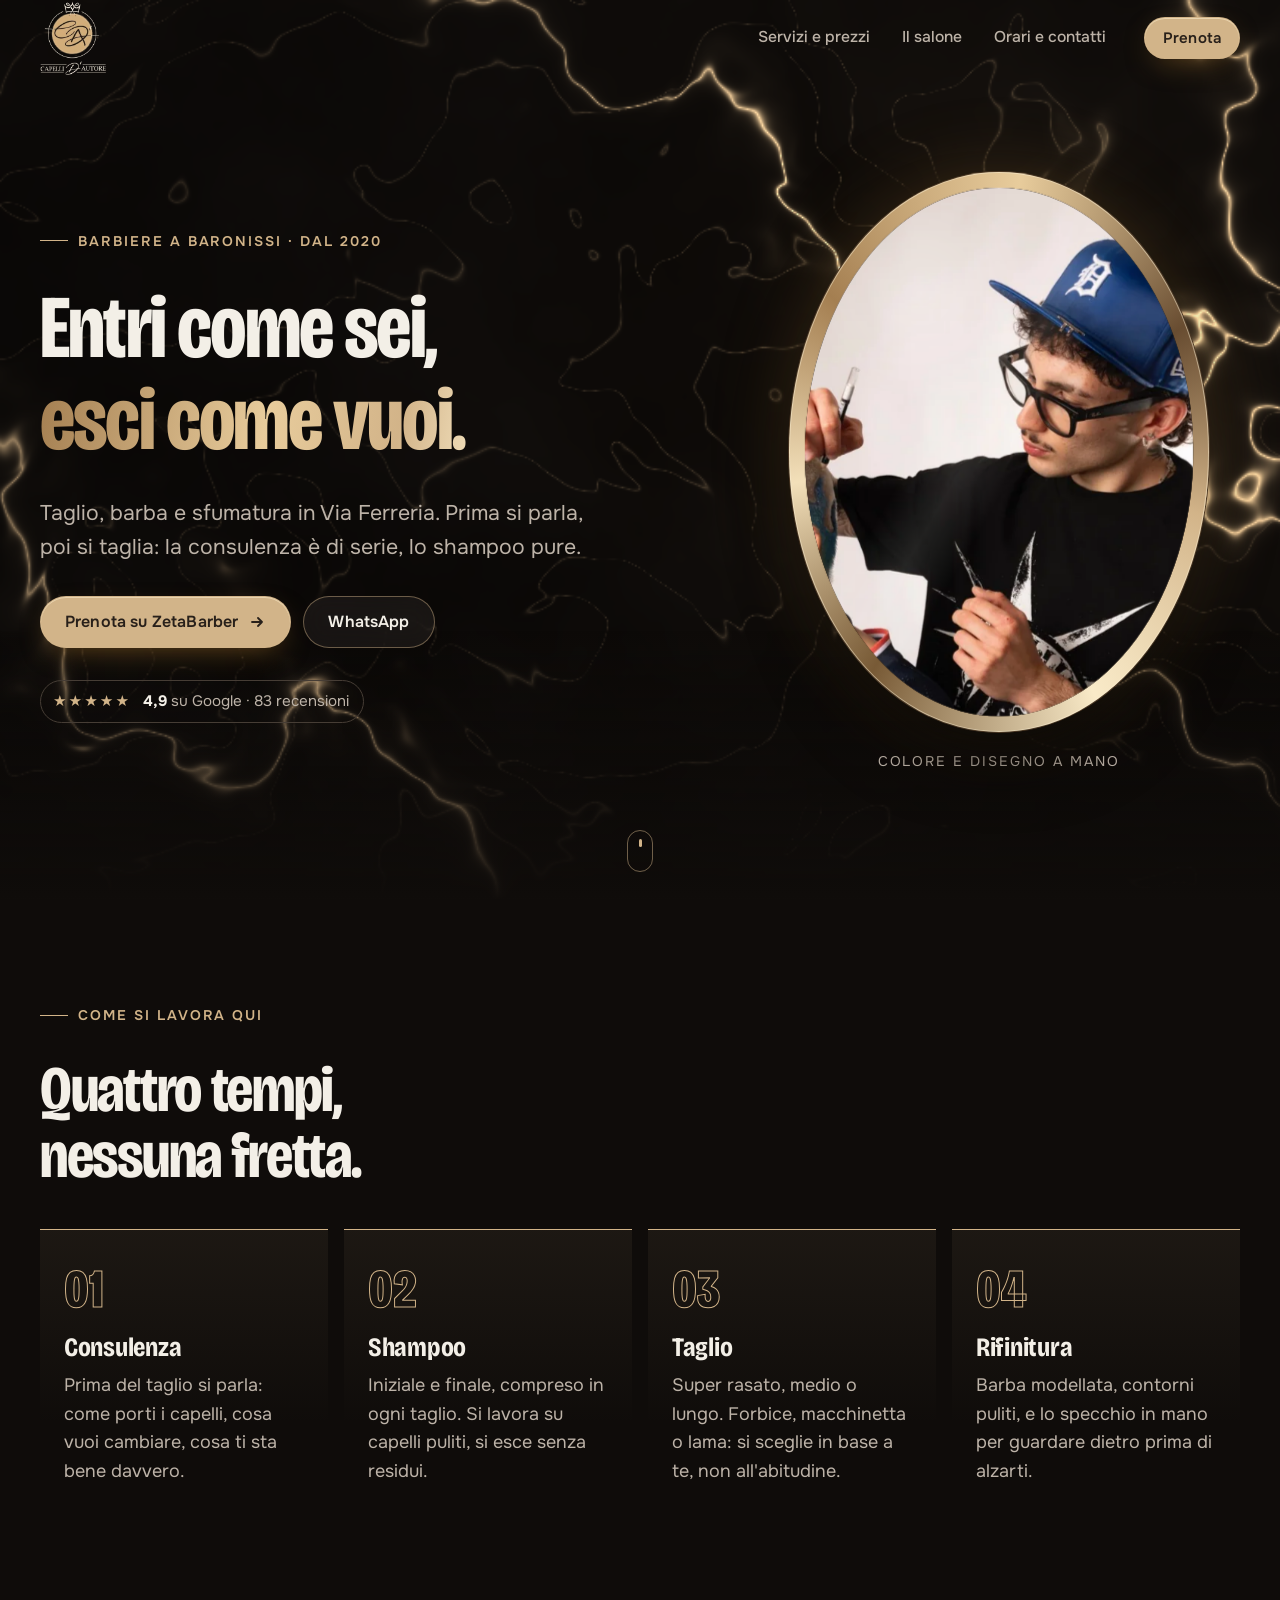
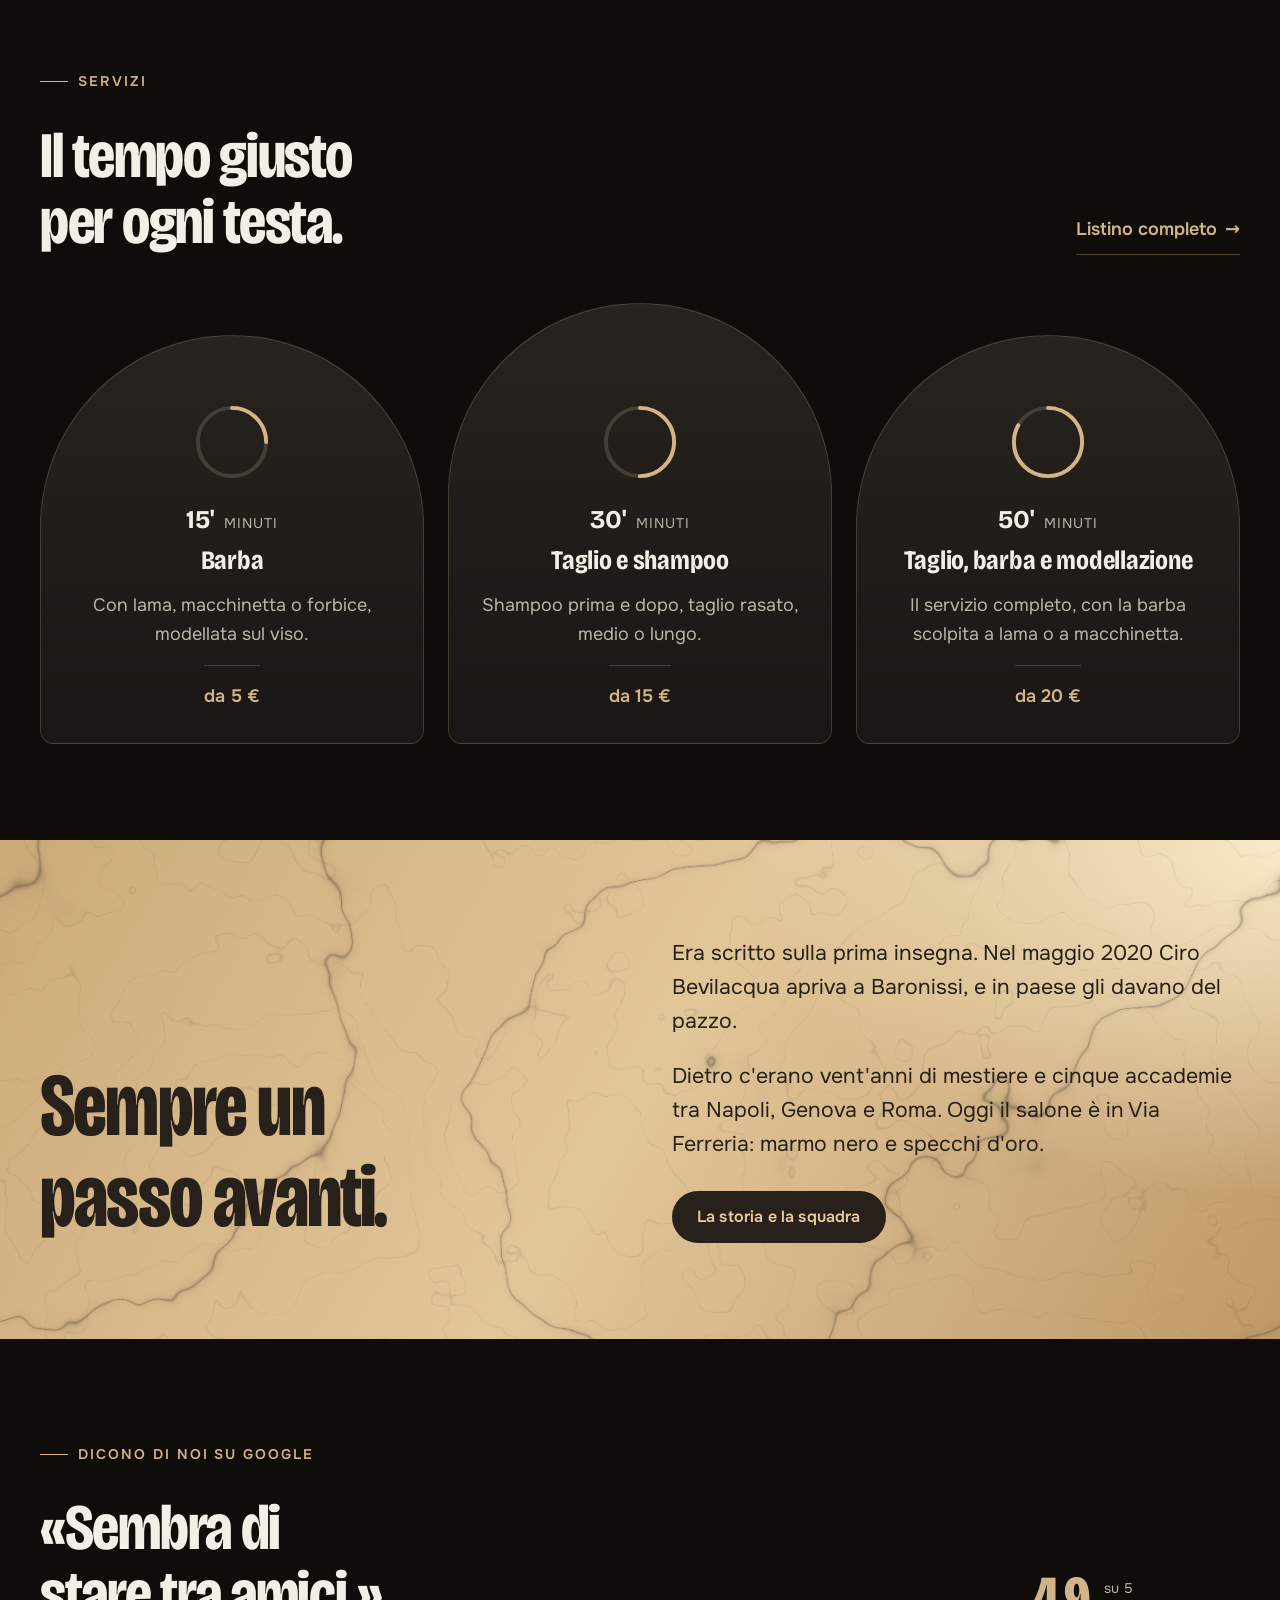
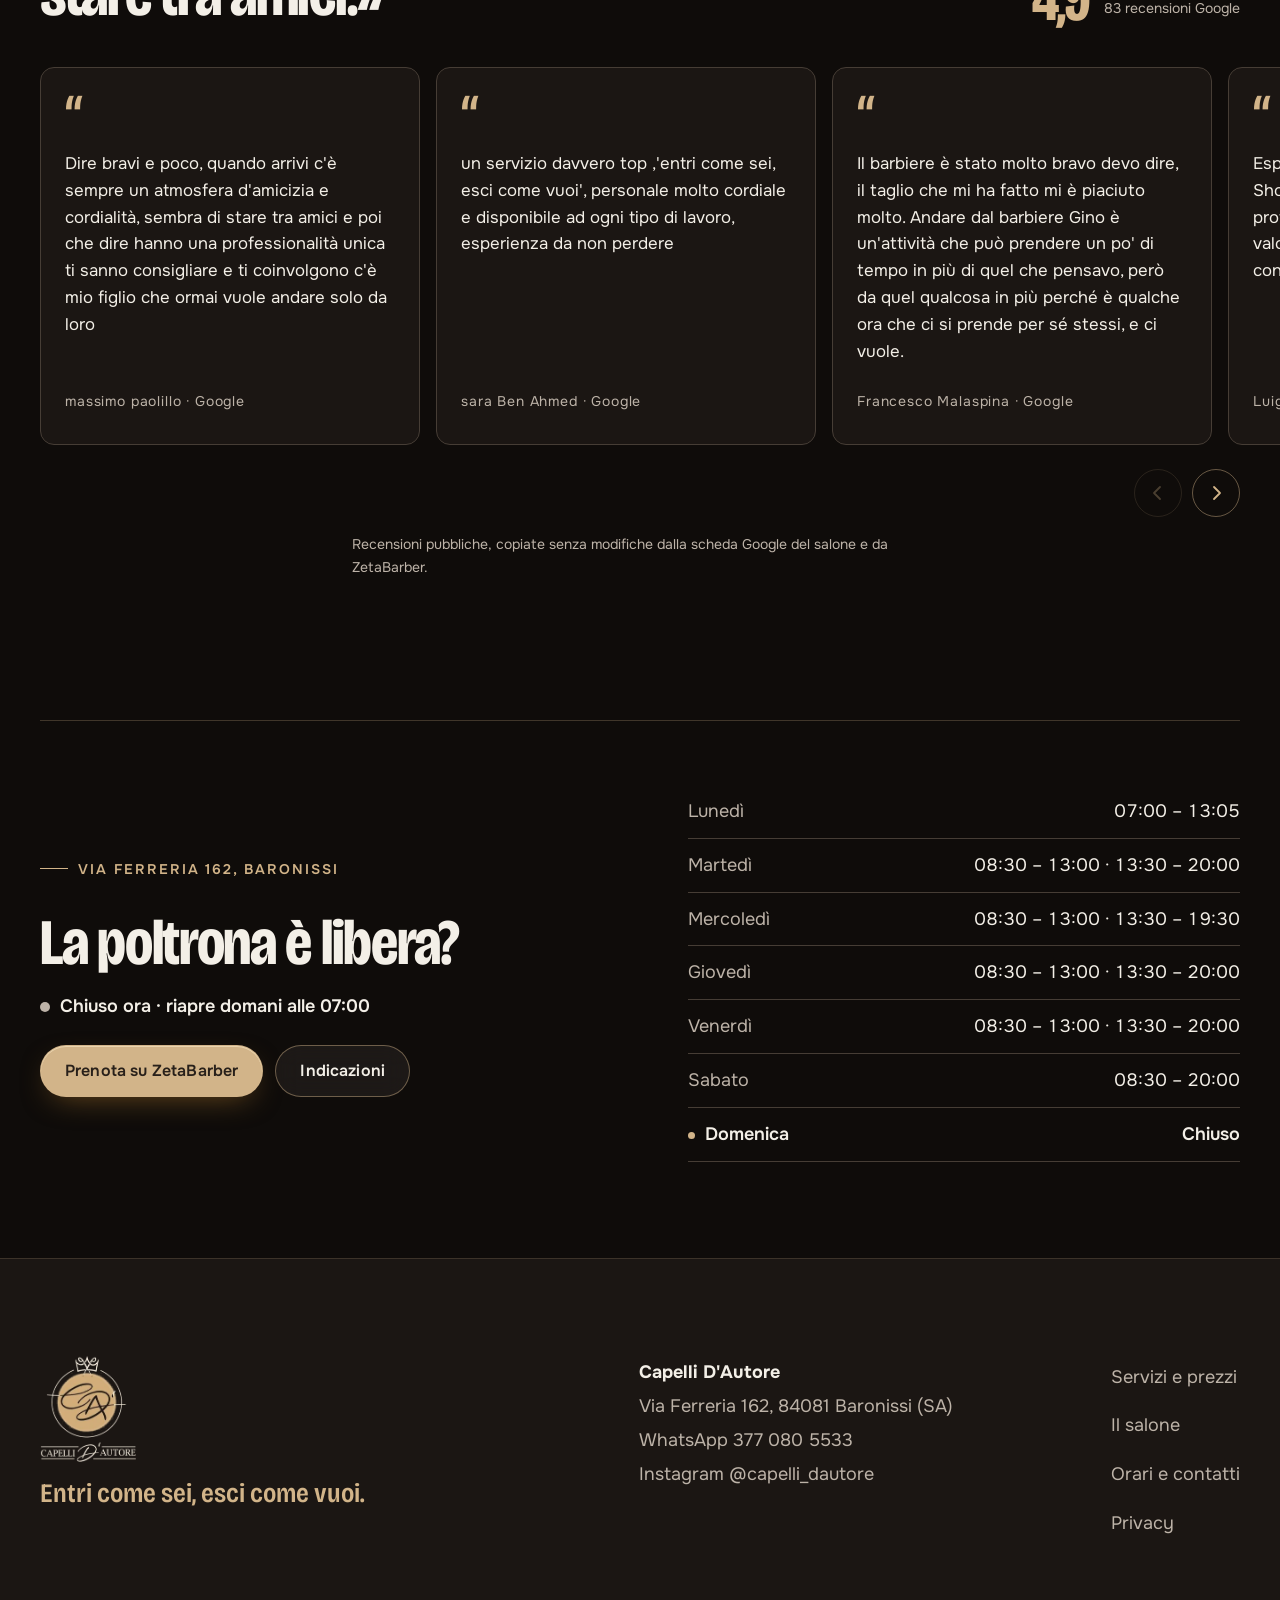
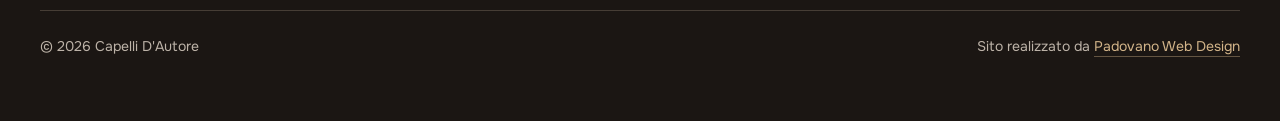
==== index.html @ bd9826d1 "Sito Capelli D'Autore — bozza di anteprima Co-Authored-By: Claude Opus 5.5 <noreply@anthropic.com>" ====
<!doctype html>
<html lang="it">
<head>
  <meta charset="utf-8">
  <meta name="viewport" content="width=device-width, initial-scale=1, viewport-fit=cover">
  <title>Capelli D'Autore | Barbiere a Baronissi, Valle dell'Irno</title>
  <meta name="description" content="Barbiere a Baronissi in Via Ferreria 162: taglio uomo, barba e sfumatura con consulenza prima del taglio. 4,9 su Google. Prenota online su ZetaBarber o scrivi su WhatsApp.">
  <link rel="canonical" href="https://chripav09-del.github.io/CapelliDAutore/">
  <meta name="robots" content="noindex, nofollow">
  <meta name="theme-color" content="#0F0C0A">
  <meta property="og:type" content="website">
  <meta property="og:locale" content="it_IT">
  <meta property="og:site_name" content="Capelli D'Autore">
  <meta property="og:title" content="Capelli D'Autore | Barbiere a Baronissi, Valle dell'Irno">
  <meta property="og:description" content="Barbiere a Baronissi in Via Ferreria 162: taglio uomo, barba e sfumatura con consulenza prima del taglio. 4,9 su Google. Prenota online su ZetaBarber o scrivi su WhatsApp.">
  <meta property="og:url" content="https://chripav09-del.github.io/CapelliDAutore/">
  <meta property="og:image" content="https://chripav09-del.github.io/CapelliDAutore/img/og-image.jpg">
  <meta property="og:image:width" content="1200">
  <meta property="og:image:height" content="630">
  <meta property="og:image:alt" content="Logo Capelli D'Autore su marmo nero venato d'oro">
  <meta name="twitter:card" content="summary_large_image">
  <link rel="icon" href="favicon.ico" sizes="32x32">
  <link rel="icon" href="img/favicon-32.png" type="image/png" sizes="32x32">
  <link rel="apple-touch-icon" href="img/apple-touch-icon.png">
  <link rel="manifest" href="site.webmanifest">
  <link rel="preload" href="fonts/bricolage-latin.woff2" as="font" type="font/woff2" crossorigin>
  <link rel="preload" href="fonts/onest-latin.woff2" as="font" type="font/woff2" crossorigin>
  <script>document.documentElement.classList.add('js')</script>
  <link rel="stylesheet" href="css/base.css">
  <link rel="stylesheet" href="css/components.css">
  <link rel="stylesheet" href="css/pages.css">
  <script type="application/ld+json">
  {
    "@context": "https://schema.org",
    "@type": "HairSalon",
    "additionalType": "https://www.wikidata.org/wiki/Q839954",
    "name": "Capelli D'Autore",
    "description": "Barbershop a Baronissi: taglio uomo, barba e sfumatura, con consulenza prima del taglio.",
    "url": "https://chripav09-del.github.io/CapelliDAutore/",
    "image": "https://chripav09-del.github.io/CapelliDAutore/img/salone-oro.webp",
    "logo": "https://chripav09-del.github.io/CapelliDAutore/img/logo-480.png",
    "telephone": "+39 377 080 5533",
    "priceRange": "€",
    "address": {
      "@type": "PostalAddress",
      "streetAddress": "Via Ferreria 162",
      "addressLocality": "Baronissi",
      "addressRegion": "SA",
      "postalCode": "84081",
      "addressCountry": "IT"
    },
    "areaServed": ["Baronissi", "Fisciano", "Pellezzano", "Mercato San Severino", "Salerno"],
    "openingHoursSpecification": [
      {"@type": "OpeningHoursSpecification", "dayOfWeek": "Monday", "opens": "07:00", "closes": "13:05"},
      {"@type": "OpeningHoursSpecification", "dayOfWeek": ["Tuesday", "Wednesday", "Thursday", "Friday"], "opens": "08:30", "closes": "13:00"},
      {"@type": "OpeningHoursSpecification", "dayOfWeek": ["Tuesday", "Thursday", "Friday"], "opens": "13:30", "closes": "20:00"},
      {"@type": "OpeningHoursSpecification", "dayOfWeek": "Wednesday", "opens": "13:30", "closes": "19:30"},
      {"@type": "OpeningHoursSpecification", "dayOfWeek": "Saturday", "opens": "08:30", "closes": "20:00"}
    ],
    "sameAs": ["https://www.instagram.com/capelli_dautore/", "https://zetabarber.it/barbiere/capelli-dautore"],
    "potentialAction": {
      "@type": "ReserveAction",
      "target": "https://zetabarber.it/barbiere/capelli-dautore/new-booking?salonId=319"
    }
  }
  </script>
  <script type="module" src="js/main.js"></script>
</head>
<body>
  <a class="salta" href="#contenuto">Vai al contenuto</a>

  <header class="testata" data-testata>
    <div class="testata__riga contenitore">
      <a class="medaglione" href="./" aria-label="Capelli D'Autore, torna alla home">
        <img src="img/logo-240.webp" width="215" height="240" alt="Logo Capelli D'Autore: corona, monogramma CD su disco oro">
      </a>
      <nav class="nav" aria-label="Principale">
        <ul class="nav__voci">
          <li><a href="servizi.html">Servizi e prezzi</a></li>
          <li><a href="salone.html">Il salone</a></li>
          <li><a href="contatti.html">Orari e contatti</a></li>
        </ul>
      </nav>
      <a class="btn btn--oro btn--piccolo testata__prenota" href="https://zetabarber.it/barbiere/capelli-dautore/new-booking?salonId=319" target="_blank" rel="noopener">Prenota</a>
      <button class="testata__menu" type="button" aria-haspopup="dialog" aria-controls="foglio" data-apri-foglio>
        <span>Menu</span>
        <svg width="22" height="22" viewBox="0 0 22 22" aria-hidden="true"><path d="M3 8h16M3 14h11" stroke="currentColor" stroke-width="1.8" stroke-linecap="round"/></svg>
      </button>
    </div>
  </header>

  <div class="foglio" id="foglio" role="dialog" aria-modal="true" aria-label="Menu" hidden data-foglio>
    <div class="foglio__velo" data-chiudi-foglio></div>
    <div class="foglio__pannello" data-foglio-pannello>
      <div class="foglio__maniglia" aria-hidden="true"></div>
      <nav aria-label="Menu mobile">
        <ul class="foglio__voci">
          <li><a href="./"><span>01</span>Home</a></li>
          <li><a href="servizi.html"><span>02</span>Servizi e prezzi</a></li>
          <li><a href="salone.html"><span>03</span>Il salone</a></li>
          <li><a href="contatti.html"><span>04</span>Orari e contatti</a></li>
        </ul>
      </nav>
      <div class="foglio__azioni">
        <a class="btn btn--oro" href="https://zetabarber.it/barbiere/capelli-dautore/new-booking?salonId=319" target="_blank" rel="noopener">Prenota su ZetaBarber</a>
        <a class="btn btn--vetro" href="https://wa.me/393770805533" target="_blank" rel="noopener">Scrivi su WhatsApp</a>
      </div>
      <button class="foglio__chiudi" type="button" data-chiudi-foglio>Chiudi</button>
    </div>
  </div>

  <main id="contenuto">
    <!-- 1 · Apertura: marmo vivo + specchio d'oro -->
    <section class="apertura" aria-labelledby="titolo-apertura">
      <canvas class="apertura__marmo" data-marmo aria-hidden="true"></canvas>
      <div class="apertura__griglia contenitore">
        <div class="apertura__testo">
          <p class="etichetta" data-rivela>Barbiere a Baronissi · dal 2020</p>
          <h1 id="titolo-apertura" class="apertura__h1" data-rivela>
            <span class="sr">Capelli D'Autore, barbiere a Baronissi. </span>
            <span class="apertura__riga">Entri come sei,</span>
            <span class="apertura__riga apertura__riga--oro" data-scrivi>esci come vuoi.</span>
          </h1>
          <p class="apertura__sotto" data-rivela>Taglio, barba e sfumatura in Via Ferreria. Prima si parla, poi si taglia: la consulenza è di serie, lo shampoo pure.</p>
          <div class="apertura__cta" data-rivela>
            <a class="btn btn--oro" href="https://zetabarber.it/barbiere/capelli-dautore/new-booking?salonId=319" target="_blank" rel="noopener">
              Prenota su ZetaBarber
              <svg width="18" height="18" viewBox="0 0 18 18" aria-hidden="true"><path d="M4 9h10m-4-4 4 4-4 4" fill="none" stroke="currentColor" stroke-width="1.8" stroke-linecap="round" stroke-linejoin="round"/></svg>
            </a>
            <a class="btn btn--vetro" href="https://wa.me/393770805533?text=Ciao%2C%20vorrei%20prenotare%20un%20taglio" target="_blank" rel="noopener">WhatsApp</a>
          </div>
          <a class="voto" href="#recensioni" data-rivela>
            <span class="voto__stelle" aria-hidden="true">★★★★★</span>
            <span><strong>4,9</strong> su Google · 83 recensioni</span>
          </a>
        </div>

        <figure class="specchio" data-specchio aria-roledescription="specchio" aria-label="Lavori del salone">
          <div class="specchio__corpo" data-specchio-corpo>
            <div class="specchio__vetro">
              <img class="attiva" src="img/sfumatura-mullet.webp" width="387" height="516" alt="Cliente di spalle con mullet e sfumatura bassa, seduto davanti agli specchi ovali d'oro del salone" fetchpriority="high">
              <img src="img/colore-cristian.webp" width="699" height="699" alt="Cristian disegna a mano una fiamma azzurra su una rasatura decolorata" loading="lazy">
              <img src="img/sfumatura-bambino.webp" width="447" height="447" alt="Barbiere al lavoro sulla sfumatura di un bambino" loading="lazy">
              <img src="img/salone-oro.webp" width="708" height="398" alt="Il salone: poltrone nere, pavimento di marmo nero venato d'oro, specchi tondi con cornice dorata" loading="lazy">
              <span class="specchio__riflesso" aria-hidden="true"></span>
            </div>
          </div>
          <figcaption class="specchio__didascalia" data-specchio-didascalia>Sfumatura e mullet</figcaption>
        </figure>
      </div>
      <a class="apertura__giu" href="#rito" aria-label="Scorri al rito del taglio">
        <span aria-hidden="true"></span>
      </a>
    </section>

    <!-- 2 · Il rito -->
    <section class="rito" id="rito" aria-labelledby="titolo-rito">
      <div class="contenitore rito__testa">
        <p class="etichetta" data-rivela>Come si lavora qui</p>
        <h2 id="titolo-rito" data-rivela>Quattro tempi, nessuna fretta.</h2>
      </div>
      <div class="carosello" data-carosello>
        <ol class="carosello__binario rito__binario" data-binario tabindex="0" aria-label="Le quattro tappe del taglio">
          <li class="tappa" data-rivela>
            <span class="tappa__n">01</span>
            <h3>Consulenza</h3>
            <p>Prima del taglio si parla: come porti i capelli, cosa vuoi cambiare, cosa ti sta bene davvero.</p>
          </li>
          <li class="tappa" data-rivela>
            <span class="tappa__n">02</span>
            <h3>Shampoo</h3>
            <p>Iniziale e finale, compreso in ogni taglio. Si lavora su capelli puliti, si esce senza residui.</p>
          </li>
          <li class="tappa" data-rivela>
            <span class="tappa__n">03</span>
            <h3>Taglio</h3>
            <p>Super rasato, medio o lungo. Forbice, macchinetta o lama: si sceglie in base a te, non all'abitudine.</p>
          </li>
          <li class="tappa" data-rivela>
            <span class="tappa__n">04</span>
            <h3>Rifinitura</h3>
            <p>Barba modellata, contorni puliti, e lo specchio in mano per guardare dietro prima di alzarti.</p>
          </li>
        </ol>
        <div class="carosello__comandi contenitore">
          <button class="freccia" type="button" data-prec aria-label="Tappa precedente"><svg width="20" height="20" viewBox="0 0 20 20" aria-hidden="true"><path d="M12 4 6 10l6 6" fill="none" stroke="currentColor" stroke-width="1.8" stroke-linecap="round" stroke-linejoin="round"/></svg></button>
          <button class="freccia" type="button" data-succ aria-label="Tappa successiva"><svg width="20" height="20" viewBox="0 0 20 20" aria-hidden="true"><path d="m8 4 6 6-6 6" fill="none" stroke="currentColor" stroke-width="1.8" stroke-linecap="round" stroke-linejoin="round"/></svg></button>
        </div>
      </div>
    </section>

    <!-- 3 · Tre servizi -->
    <section class="vetrina" aria-labelledby="titolo-vetrina">
      <div class="contenitore">
        <div class="vetrina__testa">
          <div>
            <p class="etichetta" data-rivela>Servizi</p>
            <h2 id="titolo-vetrina" data-rivela>Il tempo giusto per ogni testa.</h2>
          </div>
          <a class="link-freccia" href="servizi.html" data-rivela>Listino completo <span aria-hidden="true">→</span></a>
        </div>
        <ul class="archi">
          <li class="arco" data-rivela>
            <svg class="ghiera" viewBox="0 0 64 64" aria-hidden="true"><circle cx="32" cy="32" r="26"/><circle class="ghiera__pieno" cx="32" cy="32" r="26" style="--quota:.25"/></svg>
            <p class="arco__tempo"><strong>15'</strong> minuti</p>
            <h3>Barba</h3>
            <p>Con lama, macchinetta o forbice, modellata sul viso.</p>
            <p class="arco__prezzo">da 5 €</p>
          </li>
          <li class="arco arco--centro" data-rivela>
            <svg class="ghiera" viewBox="0 0 64 64" aria-hidden="true"><circle cx="32" cy="32" r="26"/><circle class="ghiera__pieno" cx="32" cy="32" r="26" style="--quota:.5"/></svg>
            <p class="arco__tempo"><strong>30'</strong> minuti</p>
            <h3>Taglio e shampoo</h3>
            <p>Shampoo prima e dopo, taglio rasato, medio o lungo.</p>
            <p class="arco__prezzo">da 15 €</p>
          </li>
          <li class="arco" data-rivela>
            <svg class="ghiera" viewBox="0 0 64 64" aria-hidden="true"><circle cx="32" cy="32" r="26"/><circle class="ghiera__pieno" cx="32" cy="32" r="26" style="--quota:.83"/></svg>
            <p class="arco__tempo"><strong>50'</strong> minuti</p>
            <h3>Taglio, barba e modellazione</h3>
            <p>Il servizio completo, con la barba scolpita a lama o a macchinetta.</p>
            <p class="arco__prezzo">da 20 €</p>
          </li>
        </ul>
      </div>
    </section>

    <!-- 4 · Fascia oro -->
    <section class="fascia-oro" aria-labelledby="titolo-motto">
      <div class="contenitore fascia-oro__griglia">
        <h2 id="titolo-motto" class="fascia-oro__motto" data-rivela>Sempre un passo avanti.</h2>
        <div class="fascia-oro__testo" data-rivela>
          <p>Era scritto sulla prima insegna. Nel maggio 2020 Ciro Bevilacqua apriva a Baronissi, e in paese gli davano del pazzo.</p>
          <p>Dietro c'erano vent'anni di mestiere e cinque accademie tra Napoli, Genova e Roma. Oggi il salone è in Via Ferreria: marmo nero e specchi d'oro.</p>
          <a class="btn btn--inchiostro" href="salone.html">La storia e la squadra</a>
        </div>
      </div>
    </section>

    <!-- 5 · Recensioni -->
    <section class="recensioni" id="recensioni" aria-labelledby="titolo-recensioni">
      <div class="contenitore recensioni__testa">
        <div>
          <p class="etichetta" data-rivela>Dicono di noi su Google</p>
          <h2 id="titolo-recensioni" data-rivela>«Sembra di stare tra amici.»</h2>
        </div>
        <p class="recensioni__voto" data-rivela><span class="display">4,9</span><span>su 5<br>83 recensioni Google</span></p>
      </div>
      <div class="carosello" data-carosello>
        <ul class="carosello__binario recensioni__binario" data-binario tabindex="0" aria-label="Recensioni dei clienti">
          <li class="recensione">
            <blockquote><p>Dire bravi e poco, quando arrivi c'è sempre un atmosfera d'amicizia e cordialità, sembra di stare tra amici e poi che dire hanno una professionalità unica ti sanno consigliare e ti coinvolgono c'è mio figlio che ormai vuole andare solo da loro</p></blockquote>
            <p class="recensione__chi">massimo paolillo · Google</p>
          </li>
          <li class="recensione">
            <blockquote><p>un servizio davvero top ,'entri come sei, esci come vuoi', personale molto cordiale e disponibile ad ogni tipo di lavoro, esperienza da non perdere</p></blockquote>
            <p class="recensione__chi">sara Ben Ahmed · Google</p>
          </li>
          <li class="recensione">
            <blockquote><p>Il barbiere è stato molto bravo devo dire, il taglio che mi ha fatto mi è piaciuto molto. Andare dal barbiere Gino è un'attività che può prendere un po' di tempo in più di quel che pensavo, però da quel qualcosa in più perché è qualche ora che ci si prende per sé stessi, e ci vuole.</p></blockquote>
            <p class="recensione__chi">Francesco Malaspina · Google</p>
          </li>
          <li class="recensione">
            <blockquote><p>Esperienza e qualità. In questo barber Shop si è sempre coccolati con grande professionalità. Riescono sempre a valorizzare il mio aspetto con giusti consigli.</p></blockquote>
            <p class="recensione__chi">Luigi Marea · Google</p>
          </li>
          <li class="recensione">
            <blockquote><p>Professionalità e garanzia sotto tutti gli aspetti a partire dal negozio e dall'accoglienza per non parlare del risultato finale,impossibile non rimanere pienamente soddisfatto lo consiglio vivamente a tutti</p></blockquote>
            <p class="recensione__chi">Luca Melchiorre · Google</p>
          </li>
          <li class="recensione">
            <blockquote><p>Staff cordiale atmosfera ottima molta professionalità, complimenti</p></blockquote>
            <p class="recensione__chi">Enzo Forte · Google</p>
          </li>
          <li class="recensione">
            <blockquote><p>Prenotazione breve con Lapp. Ragazzi molto cordiali. Ambiente familiare. Top.</p></blockquote>
            <p class="recensione__chi">Ivan · Google</p>
          </li>
          <li class="recensione">
            <blockquote><p>Persone gentilissime e simpatiche, taglio preciso e molto curato. Consigliatissimo!</p></blockquote>
            <p class="recensione__chi">Andrea P. · ZetaBarber</p>
          </li>
        </ul>
        <div class="carosello__comandi contenitore">
          <button class="freccia" type="button" data-prec aria-label="Recensione precedente"><svg width="20" height="20" viewBox="0 0 20 20" aria-hidden="true"><path d="M12 4 6 10l6 6" fill="none" stroke="currentColor" stroke-width="1.8" stroke-linecap="round" stroke-linejoin="round"/></svg></button>
          <button class="freccia" type="button" data-succ aria-label="Recensione successiva"><svg width="20" height="20" viewBox="0 0 20 20" aria-hidden="true"><path d="m8 4 6 6-6 6" fill="none" stroke="currentColor" stroke-width="1.8" stroke-linecap="round" stroke-linejoin="round"/></svg></button>
        </div>
        <p class="contenitore recensioni__fonte">Recensioni pubbliche, copiate senza modifiche dalla scheda Google del salone e da ZetaBarber.</p>
      </div>
    </section>

    <!-- 6 · Chiusura -->
    <section class="chiusura" aria-labelledby="titolo-chiusura">
      <div class="contenitore chiusura__griglia">
        <div>
          <p class="etichetta" data-rivela>Via Ferreria 162, Baronissi</p>
          <h2 id="titolo-chiusura" data-rivela>La poltrona è libera?</h2>
          <p class="stato-orario" data-stato-orario data-rivela>Orari del salone</p>
          <div class="apertura__cta" data-rivela>
            <a class="btn btn--oro" href="https://zetabarber.it/barbiere/capelli-dautore/new-booking?salonId=319" target="_blank" rel="noopener">Prenota su ZetaBarber</a>
            <a class="btn btn--vetro" href="https://www.google.com/maps/search/?api=1&amp;query=Capelli+D%27Autore+Via+Ferreria+162+Baronissi" target="_blank" rel="noopener">Indicazioni</a>
          </div>
        </div>
        <table class="orari" data-rivela>
          <caption class="sr">Orari di apertura</caption>
          <tbody>
            <tr data-giorno="1"><th scope="row">Lunedì</th><td>07:00 – 13:05</td></tr>
            <tr data-giorno="2"><th scope="row">Martedì</th><td>08:30 – 13:00 · 13:30 – 20:00</td></tr>
            <tr data-giorno="3"><th scope="row">Mercoledì</th><td>08:30 – 13:00 · 13:30 – 19:30</td></tr>
            <tr data-giorno="4"><th scope="row">Giovedì</th><td>08:30 – 13:00 · 13:30 – 20:00</td></tr>
            <tr data-giorno="5"><th scope="row">Venerdì</th><td>08:30 – 13:00 · 13:30 – 20:00</td></tr>
            <tr data-giorno="6"><th scope="row">Sabato</th><td>08:30 – 20:00</td></tr>
            <tr data-giorno="0"><th scope="row">Domenica</th><td>Chiuso</td></tr>
          </tbody>
        </table>
      </div>
    </section>
  </main>

  <footer class="piede">
    <div class="contenitore piede__griglia">
      <div class="piede__marca">
        <img src="img/logo-240.webp" width="108" height="120" alt="Logo Capelli D'Autore" loading="lazy">
        <p>Entri come sei, esci come vuoi.</p>
      </div>
      <address class="piede__dati">
        <strong>Capelli D'Autore</strong><br>
        Via Ferreria 162, 84081 Baronissi (SA)<br>
        <a href="https://wa.me/393770805533" target="_blank" rel="noopener">WhatsApp 377 080 5533</a><br>
        <a href="https://www.instagram.com/capelli_dautore/" target="_blank" rel="noopener">Instagram @capelli_dautore</a>
      </address>
      <ul class="piede__link">
        <li><a href="servizi.html">Servizi e prezzi</a></li>
        <li><a href="salone.html">Il salone</a></li>
        <li><a href="contatti.html">Orari e contatti</a></li>
        <li><a href="privacy.html">Privacy</a></li>
      </ul>
    </div>
    <div class="contenitore piede__fondo">
      <p>© <span data-anno>2026</span> Capelli D'Autore</p>
      <p class="firma">Sito realizzato da <a href="https://padovanowebdesign.it" target="_blank" rel="noopener">Padovano Web Design</a></p>
    </div>
  </footer>

  <nav class="banco" aria-label="Azioni rapide" data-banco>
    <a href="https://zetabarber.it/barbiere/capelli-dautore/new-booking?salonId=319" target="_blank" rel="noopener" class="banco__primo">
      <svg width="20" height="20" viewBox="0 0 20 20" aria-hidden="true"><rect x="3" y="4" width="14" height="13" rx="2" fill="none" stroke="currentColor" stroke-width="1.6"/><path d="M3 8h14M7 2v4m6-4v4" stroke="currentColor" stroke-width="1.6" stroke-linecap="round"/></svg>
      Prenota
    </a>
    <a href="https://wa.me/393770805533" target="_blank" rel="noopener">
      <svg width="20" height="20" viewBox="0 0 20 20" aria-hidden="true"><path d="M10 2.5a7.5 7.5 0 0 0-6.4 11.4L2.5 17.5l3.7-1a7.5 7.5 0 1 0 3.8-14Z" fill="none" stroke="currentColor" stroke-width="1.6" stroke-linejoin="round"/></svg>
      WhatsApp
    </a>
    <a href="tel:+393770805533">
      <svg width="20" height="20" viewBox="0 0 20 20" aria-hidden="true"><path d="M5 2.5h3l1.5 4-2 1.2a9 9 0 0 0 4.8 4.8l1.2-2 4 1.5v3a2 2 0 0 1-2 2A14.5 14.5 0 0 1 3 4.5a2 2 0 0 1 2-2Z" fill="none" stroke="currentColor" stroke-width="1.6" stroke-linejoin="round"/></svg>
      Chiama
    </a>
  </nav>
</body>
</html>
---- css/base.css ----
/* Capelli D'Autore — token, reset, tipografia */

@font-face {
  font-family: "Bricolage Grotesque";
  src: url("../fonts/bricolage-latin.woff2") format("woff2");
  font-weight: 400 800;
  font-stretch: 75% 100%;
  font-display: swap;
  unicode-range: U+0000-00FF, U+0131, U+0152-0153, U+02BB-02BC, U+02C6, U+02DA, U+02DC, U+0304, U+0308, U+0329, U+2000-206F, U+20AC, U+2122, U+2191, U+2193, U+2212, U+2215, U+FEFF, U+FFFD;
}
@font-face {
  font-family: "Onest";
  src: url("../fonts/onest-latin.woff2") format("woff2");
  font-weight: 400 700;
  font-display: swap;
  unicode-range: U+0000-00FF, U+0131, U+0152-0153, U+02BB-02BC, U+02C6, U+02DA, U+02DC, U+0304, U+0308, U+0329, U+2000-206F, U+20AC, U+2122, U+2191, U+2193, U+2212, U+2215, U+FEFF, U+FFFD;
}

:root {
  color-scheme: dark;

  /* marmo nero del pavimento */
  --marmo: hsl(24 20% 5%);
  --marmo-2: hsl(24 16% 9%);
  --marmo-3: hsl(26 14% 14%);
  /* testo */
  --avorio: hsl(38 35% 93%);
  --fumo: hsl(32 14% 70%);
  /* oro del logo e delle cornici */
  --oro: hsl(35 45% 68%);
  --oro-viva: hsl(38 62% 76%);
  --oro-scuro: hsl(33 34% 48%);
  --inchiostro: hsl(26 22% 13%);
  /* la luce blu del salone: solo focus e "aperto ora" */
  --led: hsl(228 95% 68%);
  --filo: hsl(30 14% 24%);
  --errore: hsl(4 78% 70%);
  --ok: hsl(140 40% 62%);

  --cornice: conic-gradient(from 210deg,
      hsl(33 38% 34%), hsl(40 70% 84%), hsl(33 34% 48%), hsl(38 62% 76%),
      hsl(30 36% 30%), hsl(35 45% 68%), hsl(42 80% 88%), hsl(33 38% 34%));

  --f-display: "Bricolage Grotesque", "Arial Narrow", system-ui, sans-serif;
  --f-testo: "Onest", system-ui, -apple-system, "Segoe UI", sans-serif;

  /* scala 1.25 */
  --t-xs: 0.875rem;
  --t-s: 1rem;
  --t-m: 1.0625rem;
  --t-l: clamp(1.25rem, 1.1rem + 0.6vw, 1.33rem);
  --t-xl: clamp(1.5rem, 1.25rem + 1vw, 1.66rem);
  --t-2xl: clamp(1.9rem, 1.5rem + 1.8vw, 2.6rem);
  --t-3xl: clamp(2.4rem, 1.7rem + 3.2vw, 4.05rem);
  --t-4xl: clamp(2.9rem, 1.9rem + 5vw, 5.6rem);

  --s-1: 8px; --s-2: 16px; --s-3: 24px; --s-4: 32px; --s-6: 48px; --s-8: 64px; --s-12: 96px;
  --gutter: clamp(16px, 4vw, 40px);
  --largo: 1200px;

  --entra: cubic-bezier(0.16, 1, 0.3, 1);
  --stato: cubic-bezier(0.4, 0, 0.2, 1);
  --r: 14px;
}

*, *::before, *::after { box-sizing: border-box; }
html { -webkit-text-size-adjust: 100%; scroll-behavior: smooth; }
body {
  margin: 0;
  background: var(--marmo);
  color: var(--avorio);
  font-family: var(--f-testo);
  font-size: var(--t-m);
  line-height: 1.6;
  -webkit-font-smoothing: antialiased;
  text-rendering: optimizeLegibility;
  overflow-x: clip;
}
@media (min-width: 900px) { body { font-size: 1.125rem; } }

img, svg, canvas { display: block; max-width: 100%; }
img { height: auto; }
a { color: inherit; }
button, input, select, textarea { font: inherit; color: inherit; }
button { cursor: pointer; }
p { margin: 0 0 1em; max-width: 64ch; }
ul, ol { padding: 0; margin: 0; list-style: none; }

h1, h2, h3, .display {
  font-family: var(--f-display);
  font-weight: 700;
  font-stretch: 82%;
  font-variation-settings: "opsz" 96;
  line-height: 1.02;
  letter-spacing: -0.02em;
  margin: 0;
  text-wrap: balance;
}
h2 { font-size: var(--t-3xl); }
h3 { font-size: var(--t-xl); font-variation-settings: "opsz" 32; line-height: 1.15; letter-spacing: -0.01em; }

.etichetta {
  display: inline-flex; align-items: center; gap: 10px;
  font-size: var(--t-xs); font-weight: 600;
  letter-spacing: 0.14em; text-transform: uppercase;
  color: var(--oro);
}
.etichetta::before { content: ""; width: 28px; height: 1px; background: currentColor; }

.promessa { font-size: var(--t-l); color: var(--fumo); max-width: 46ch; margin-top: var(--s-2); }

:focus-visible { outline: 3px solid var(--led); outline-offset: 3px; border-radius: 6px; }

.salta {
  position: absolute; left: 12px; top: -60px; z-index: 100;
  background: var(--oro); color: var(--inchiostro); padding: 10px 16px; border-radius: 8px;
  font-weight: 600; text-decoration: none; transition: top .2s var(--stato);
}
.salta:focus { top: 12px; }

.sr { position: absolute !important; width: 1px; height: 1px; overflow: hidden; clip: rect(0 0 0 0); white-space: nowrap; }

.contenitore { width: min(100% - 2 * var(--gutter), var(--largo)); margin-inline: auto; }

::selection { background: var(--oro); color: var(--inchiostro); }

@media (prefers-reduced-motion: reduce) {
  html { scroll-behavior: auto; }
  *, *::before, *::after { animation-duration: .001ms !important; animation-iteration-count: 1 !important; transition-duration: .001ms !important; }
}
---- css/components.css ----
/* Capelli D'Autore — componenti condivisi */

/* ---------- bottoni ---------- */
.btn {
  --sfondo: transparent;
  display: inline-flex; align-items: center; justify-content: center; gap: 10px;
  min-height: 52px; padding: 0 24px;
  border-radius: 999px; border: 1px solid transparent;
  background: var(--sfondo);
  font-weight: 600; font-size: 1rem; letter-spacing: 0.01em;
  text-decoration: none; white-space: nowrap;
  transition: background-color .2s var(--stato), color .2s var(--stato), border-color .2s var(--stato), transform .1s var(--stato), box-shadow .25s var(--stato);
  -webkit-tap-highlight-color: transparent;
}
.btn:active { transform: scale(.97); }
.btn svg { transition: transform .2s var(--stato); }
.btn:hover svg { transform: translateX(3px); }

.btn--oro {
  --sfondo: var(--oro); color: var(--inchiostro);
  box-shadow: 0 1px 0 hsl(42 80% 88% / .6) inset, 0 10px 30px -12px hsl(35 60% 50% / .55);
}
.btn--oro:hover { --sfondo: var(--oro-viva); box-shadow: 0 1px 0 hsl(42 80% 92% / .7) inset, 0 14px 36px -12px hsl(35 70% 55% / .7); }
.btn--oro:active { --sfondo: var(--oro-scuro); color: var(--avorio); }

.btn--vetro {
  --sfondo: hsl(38 35% 93% / .06); color: var(--avorio);
  border-color: hsl(35 45% 68% / .45);
  backdrop-filter: blur(12px); -webkit-backdrop-filter: blur(12px);
}
.btn--vetro:hover { --sfondo: hsl(35 45% 68% / .14); border-color: var(--oro); }
.btn--vetro:active { --sfondo: hsl(35 45% 68% / .22); }

.btn--inchiostro { --sfondo: var(--inchiostro); color: var(--oro-viva); }
.btn--inchiostro:hover { --sfondo: hsl(26 22% 8%); color: var(--avorio); }
.btn--inchiostro:focus-visible { outline-color: var(--inchiostro); }

.btn--piccolo { min-height: 42px; padding: 0 18px; font-size: .9375rem; }

.link-freccia {
  display: inline-flex; gap: 8px; align-items: center;
  color: var(--oro); font-weight: 600; text-decoration: none;
  padding-block: 10px; border-bottom: 1px solid hsl(35 45% 68% / .35);
  transition: color .2s var(--stato), border-color .2s var(--stato), gap .2s var(--stato);
}
.link-freccia:hover { color: var(--oro-viva); border-color: var(--oro-viva); gap: 12px; }

/* ---------- testata ---------- */
.testata {
  position: fixed; inset: 0 0 auto; z-index: 40;
  padding-top: env(safe-area-inset-top);
  transition: background-color .3s var(--stato), backdrop-filter .3s var(--stato), transform .35s var(--entra), box-shadow .3s var(--stato);
}
.testata.solida {
  background: hsl(24 20% 5% / .78);
  backdrop-filter: blur(14px) saturate(140%); -webkit-backdrop-filter: blur(14px) saturate(140%);
  box-shadow: 0 1px 0 hsl(35 45% 68% / .14);
}
.testata.nascosta { transform: translateY(-100%); }
.testata__riga { display: flex; align-items: center; gap: var(--s-3); min-height: 76px; }
.medaglione { display: block; width: 58px; flex: none; border-radius: 12px; transition: transform .25s var(--entra); }
.medaglione:hover { transform: rotate(-4deg) scale(1.04); }
.medaglione img { width: 100%; height: auto; }
.nav { margin-left: auto; display: none; }
.nav__voci { display: flex; gap: 4px; }
.nav__voci a {
  position: relative; display: block; padding: 10px 14px;
  text-decoration: none; font-weight: 500; font-size: .98rem; color: var(--fumo);
  transition: color .2s var(--stato);
}
.nav__voci a::after {
  content: ""; position: absolute; left: 14px; right: 14px; bottom: 4px; height: 1px;
  background: var(--oro); transform: scaleX(0); transform-origin: left; transition: transform .3s var(--entra);
}
.nav__voci a:hover, .nav__voci a[aria-current="page"] { color: var(--avorio); }
.nav__voci a:hover::after, .nav__voci a[aria-current="page"]::after { transform: scaleX(1); }
.testata__prenota { display: none; }
.testata__menu {
  margin-left: auto; display: inline-flex; align-items: center; gap: 10px;
  min-height: 44px; padding: 0 16px; border-radius: 999px;
  background: hsl(38 35% 93% / .06); border: 1px solid hsl(35 45% 68% / .35);
  font-weight: 600; font-size: .95rem;
  transition: background-color .2s var(--stato), transform .1s var(--stato);
}
.testata__menu:hover { background: hsl(35 45% 68% / .14); }
.testata__menu:active { transform: scale(.97); }
@media (min-width: 900px) {
  .nav { display: block; }
  .testata__prenota { display: inline-flex; }
  .testata__menu { display: none; }
  .medaglione { width: 66px; }
}

/* ---------- foglio (menu mobile dal basso) ---------- */
.foglio { position: fixed; inset: 0; z-index: 60; }
.foglio[hidden] { display: none; }
.foglio__velo { position: absolute; inset: 0; background: hsl(24 30% 3% / .6); opacity: 0; transition: opacity .3s var(--stato); }
.foglio__pannello {
  position: absolute; inset: auto 0 0; max-height: 88svh; overflow: auto;
  padding: 12px var(--gutter) calc(24px + env(safe-area-inset-bottom));
  background: linear-gradient(180deg, var(--marmo-3), var(--marmo-2));
  border-radius: 28px 28px 0 0; border-top: 1px solid hsl(35 45% 68% / .3);
  box-shadow: 0 -20px 60px hsl(0 0% 0% / .5);
  transform: translateY(100%); transition: transform .45s var(--entra);
  touch-action: none;
}
.foglio.aperto .foglio__velo { opacity: 1; }
.foglio.aperto .foglio__pannello { transform: translateY(var(--trascina, 0px)); }
.foglio.trascino .foglio__pannello { transition: none; }
.foglio__maniglia { width: 44px; height: 5px; border-radius: 3px; background: hsl(35 45% 68% / .5); margin: 4px auto 20px; }
.foglio__voci a {
  display: flex; align-items: baseline; gap: 16px; padding: 14px 4px;
  font-family: var(--f-display); font-weight: 700; font-stretch: 82%; font-size: 2rem; line-height: 1.1;
  text-decoration: none; border-bottom: 1px solid var(--filo);
  transition: color .2s var(--stato), padding-left .25s var(--entra);
}
.foglio__voci a span { font-family: var(--f-testo); font-size: .8rem; font-weight: 600; color: var(--oro); letter-spacing: .1em; }
.foglio__voci a:hover, .foglio__voci a[aria-current="page"] { color: var(--oro-viva); padding-left: 10px; }
.foglio__azioni { display: grid; gap: 12px; margin-top: 24px; }
.foglio__chiudi { margin: 16px auto 0; display: block; background: none; border: 0; color: var(--fumo); padding: 12px 20px; font-weight: 600; text-decoration: underline; text-underline-offset: 4px; }

/* ---------- barra del banco (mobile) ---------- */
.banco {
  position: fixed; z-index: 35; left: 12px; right: 12px; bottom: calc(12px + env(safe-area-inset-bottom));
  display: grid; grid-template-columns: 1.3fr 1fr 1fr; gap: 6px; padding: 6px;
  border-radius: 20px;
  background: hsl(24 16% 9% / .82); border: 1px solid hsl(35 45% 68% / .25);
  backdrop-filter: blur(16px) saturate(150%); -webkit-backdrop-filter: blur(16px) saturate(150%);
  box-shadow: 0 16px 40px hsl(0 0% 0% / .45);
  transform: translateY(140%); transition: transform .45s var(--entra);
}
.banco.visibile { transform: none; }
.banco a {
  display: flex; flex-direction: column; align-items: center; justify-content: center; gap: 3px;
  min-height: 54px; border-radius: 14px; text-decoration: none;
  font-size: .8rem; font-weight: 600; color: var(--avorio);
  transition: background-color .2s var(--stato), transform .1s var(--stato);
}
.banco a:active { transform: scale(.96); }
.banco a:hover { background: hsl(35 45% 68% / .1); }
.banco .banco__primo { background: var(--oro); color: var(--inchiostro); }
.banco .banco__primo:hover { background: var(--oro-viva); }
@media (min-width: 900px) { .banco { display: none; } }

/* ---------- carosello ---------- */
.carosello { position: relative; }
.carosello__binario {
  display: grid; grid-auto-flow: column; gap: 16px;
  overflow-x: auto; overscroll-behavior-x: contain;
  scroll-snap-type: x mandatory; scroll-padding-inline: var(--gutter);
  padding: 8px max(var(--gutter), calc((100vw - var(--largo)) / 2)) 24px;
  scrollbar-width: none; cursor: grab;
}
.carosello__binario::-webkit-scrollbar { display: none; }
.carosello__binario.trascino { cursor: grabbing; scroll-snap-type: none; }
.carosello__binario.trascino * { pointer-events: none; user-select: none; }
.carosello__binario > * { scroll-snap-align: start; }
.carosello__comandi { display: flex; gap: 10px; justify-content: flex-end; }
.freccia {
  width: 48px; height: 48px; border-radius: 50%; display: grid; place-items: center;
  background: transparent; border: 1px solid hsl(35 45% 68% / .45); color: var(--oro);
  transition: background-color .2s var(--stato), color .2s var(--stato), transform .1s var(--stato), opacity .2s var(--stato);
}
.freccia:hover { background: var(--oro); color: var(--inchiostro); }
.freccia:active { transform: scale(.94); }
.freccia:disabled { opacity: .3; pointer-events: none; }

/* ---------- ingressi ---------- */
.js [data-rivela] { opacity: 0; transform: translateY(24px); transition: opacity .8s var(--entra), transform .9s var(--entra); transition-delay: var(--ritardo, 0ms); }
.js [data-rivela].visto { opacity: 1; transform: none; }
@media (prefers-reduced-motion: reduce) { .js [data-rivela] { opacity: 1; transform: none; } }

/* ---------- specchio ovale (cornice riusabile) ---------- */
.ovale {
  position: relative; aspect-ratio: 3 / 4; border-radius: 50%;
  padding: clamp(7px, 1.4vw, 11px); background: var(--cornice);
  box-shadow: 0 0 0 1px hsl(30 36% 22%), 0 24px 50px -20px hsl(0 0% 0% / .8);
}
.ovale img { width: 100%; height: 100%; object-fit: cover; border-radius: 50%; }

/* ---------- orari ---------- */
.orari { border-collapse: collapse; width: 100%; font-variant-numeric: tabular-nums; }
.orari th, .orari td { padding: 12px 0; border-bottom: 1px solid var(--filo); text-align: left; font-weight: 400; }
.orari th { color: var(--fumo); padding-right: 16px; white-space: nowrap; }
.orari td { text-align: right; }
.orari tr.oggi th, .orari tr.oggi td { color: var(--avorio); font-weight: 600; }
.orari tr.oggi th::before { content: ""; display: inline-block; width: 7px; height: 7px; border-radius: 50%; background: var(--oro); margin-right: 10px; vertical-align: middle; }
.stato-orario { display: inline-flex; align-items: center; gap: 10px; font-weight: 600; margin: 16px 0 24px; }
.stato-orario::before { content: ""; width: 10px; height: 10px; border-radius: 50%; background: var(--fumo); }
.stato-orario.aperto::before { background: var(--led); box-shadow: 0 0 0 4px hsl(228 95% 68% / .22), 0 0 18px hsl(228 95% 68% / .8); animation: pulsa 2.4s var(--stato) infinite; }
@keyframes pulsa { 50% { box-shadow: 0 0 0 8px hsl(228 95% 68% / 0), 0 0 22px hsl(228 95% 68% / .9); } }

/* ---------- piede ---------- */
.piede { padding: var(--s-12) 0 calc(var(--s-12) + 40px); background: var(--marmo-2); border-top: 1px solid hsl(35 45% 68% / .18); }
.piede__griglia { display: grid; gap: var(--s-6); }
.piede__marca img { width: 96px; margin-bottom: 16px; }
.piede__marca p { font-family: var(--f-display); font-weight: 600; font-stretch: 85%; font-size: var(--t-xl); line-height: 1.15; color: var(--oro); }
.piede__dati { font-style: normal; color: var(--fumo); line-height: 1.9; }
.piede__dati strong { color: var(--avorio); }
.piede a { text-decoration: none; transition: color .2s var(--stato); }
.piede a:hover { color: var(--oro-viva); }
.piede__link { display: grid; gap: 4px; }
.piede__link a { display: inline-block; padding: 8px 0; color: var(--fumo); }
.piede__fondo { display: flex; flex-wrap: wrap; justify-content: space-between; gap: 12px; margin-top: var(--s-8); padding-top: var(--s-3); border-top: 1px solid var(--filo); font-size: var(--t-xs); color: var(--fumo); }
.piede__fondo p { margin: 0; }
.firma a { color: var(--oro); border-bottom: 1px solid hsl(35 45% 68% / .4); padding-bottom: 1px; }
.firma a:hover { border-color: var(--oro-viva); }
@media (min-width: 800px) {
  .piede { padding-bottom: var(--s-8); }
  .piede__griglia { grid-template-columns: 1.3fr 1fr auto; align-items: start; }
}

/* ---------- testata di pagina interna ---------- */
.testa-pagina { position: relative; isolation: isolate; padding: calc(76px + var(--s-12)) 0 var(--s-8); overflow: hidden; }
.testa-pagina::before {
  content: ""; position: absolute; inset: 0; z-index: -1;
  background:
    radial-gradient(60% 80% at 85% 10%, hsl(35 45% 68% / .16), transparent 60%),
    radial-gradient(40% 60% at 0% 100%, hsl(228 95% 68% / .07), transparent 70%);
  mask-image: linear-gradient(#000 55%, transparent);
}
.testa-pagina h1 { font-size: var(--t-4xl); max-width: 14ch; margin-top: var(--s-2); }
.testa-pagina .promessa { font-size: var(--t-l); }
.briciole { font-size: var(--t-xs); color: var(--fumo); display: flex; gap: 8px; margin-bottom: var(--s-3); }
.briciole a { color: var(--fumo); text-decoration: none; }
.briciole a:hover { color: var(--oro); }
---- css/pages.css ----
/* Capelli D'Autore — blocchi delle pagine */

/* =========== APERTURA =========== */
.apertura {
  position: relative; isolation: isolate;
  min-height: 100svh; display: grid; align-items: center;
  padding: calc(76px + var(--s-4)) 0 var(--s-8);
  overflow: hidden;
  background:
    radial-gradient(90% 60% at 70% 30%, hsl(35 45% 68% / .10), transparent 60%),
    url("../img/marmo.webp") center / cover,
    var(--marmo);
}
.apertura__marmo { position: absolute; inset: 0; width: 100%; height: 100%; z-index: -1; opacity: 0; transition: opacity 1.4s var(--stato); }
.apertura__marmo.pronto { opacity: 1; }
.apertura::after { /* sfuma il marmo verso la pagina */
  content: ""; position: absolute; inset: auto 0 0; height: 30%; z-index: -1;
  background: linear-gradient(transparent, var(--marmo));
}
.apertura__griglia { display: grid; gap: var(--s-6); align-items: center; }
.apertura__h1 { font-size: var(--t-4xl); margin-top: var(--s-2); font-stretch: 78%; }
.apertura__riga { display: block; }
.apertura__riga--oro {
  color: var(--oro);
  background: linear-gradient(100deg, var(--oro-scuro), var(--oro-viva) 35%, var(--oro) 55%, hsl(42 80% 88%) 70%, var(--oro));
  -webkit-background-clip: text; background-clip: text; -webkit-text-fill-color: transparent;
  padding-bottom: .08em;
}
.js .apertura__riga--oro { clip-path: inset(0 100% 0 0); transition: clip-path 1.1s var(--entra) .45s; }
.js .apertura__riga--oro.scritto { clip-path: inset(0 -2% 0 0); }
.apertura__sotto { font-size: var(--t-l); color: var(--fumo); max-width: 40ch; margin: var(--s-3) 0 var(--s-4); }
.apertura__cta { display: flex; flex-wrap: wrap; gap: 12px; }
.voto {
  display: inline-flex; align-items: center; gap: 12px; margin-top: var(--s-4);
  color: var(--fumo); text-decoration: none; font-size: .95rem;
  padding: 8px 14px 8px 12px; border-radius: 999px; border: 1px solid var(--filo);
  transition: border-color .2s var(--stato), color .2s var(--stato);
}
.voto:hover { border-color: var(--oro); color: var(--avorio); }
.voto strong { color: var(--avorio); }
.voto__stelle { color: var(--oro); letter-spacing: 2px; }
.apertura__giu {
  position: absolute; left: 50%; bottom: 28px; translate: -50% 0;
  width: 26px; height: 42px; border-radius: 14px; border: 1px solid hsl(35 45% 68% / .5);
  display: none;
}
.apertura__giu span { position: absolute; left: 50%; top: 8px; width: 3px; height: 8px; margin-left: -1.5px; border-radius: 2px; background: var(--oro); animation: rotella 2s var(--entra) infinite; }
@keyframes rotella { 0% { transform: translateY(0); opacity: 1; } 70% { transform: translateY(14px); opacity: 0; } 100% { opacity: 0; } }

@media (min-width: 900px) {
  .apertura__griglia { grid-template-columns: 1.15fr .85fr; gap: var(--s-8); }
  .apertura__giu { display: block; }
}

/* ---------- lo specchio 3D ---------- */
.specchio { margin: 0; perspective: 1100px; justify-self: center; width: min(78vw, 420px); }
.specchio__corpo {
  --rx: 0deg; --ry: 0deg; --lx: 30%; --ly: 20%;
  position: relative; aspect-ratio: 3 / 4; border-radius: 50%;
  padding: clamp(10px, 2.4vw, 16px);
  background: var(--cornice);
  transform: rotateX(var(--rx)) rotateY(var(--ry));
  transform-style: preserve-3d; will-change: transform;
  box-shadow:
    0 0 0 1px hsl(30 36% 22%),
    inset 0 0 0 1px hsl(42 80% 90% / .5),
    0 40px 80px -30px hsl(0 0% 0% / .9),
    0 0 90px -20px hsl(35 60% 55% / .35);
}
.specchio__corpo::before { /* spessore della cornice */
  content: ""; position: absolute; inset: 0; border-radius: 50%;
  background: hsl(30 36% 18%); transform: translateZ(-14px); filter: blur(1px);
}
.specchio__vetro {
  position: relative; height: 100%; border-radius: 50%; overflow: hidden;
  background: var(--marmo-3);
  box-shadow: inset 0 0 0 2px hsl(30 36% 16%), inset 0 0 30px hsl(0 0% 0% / .6);
  transform: translateZ(1px);
}
.specchio__vetro img {
  position: absolute; inset: 0; width: 100%; height: 100%; object-fit: cover;
  opacity: 0; transform: scale(1.08);
  transition: opacity 1.1s var(--stato), transform 3.8s var(--entra);
}
.specchio__vetro img.attiva { opacity: 1; transform: scale(1); }
.specchio__riflesso {
  position: absolute; inset: 0; border-radius: 50%; pointer-events: none;
  background:
    radial-gradient(40% 30% at var(--lx) var(--ly), hsl(40 60% 96% / .28), transparent 70%),
    linear-gradient(120deg, transparent 38%, hsl(40 60% 96% / .12) 46%, transparent 54%);
  mix-blend-mode: screen;
}
.specchio__didascalia {
  margin-top: 18px; text-align: center; font-size: var(--t-xs); letter-spacing: .14em; text-transform: uppercase; color: var(--fumo);
  min-height: 1.6em; transition: opacity .4s var(--stato);
}

/* =========== IL RITO =========== */
.rito { padding: var(--s-12) 0 var(--s-8); }
.rito__testa { margin-bottom: var(--s-4); }
.rito__testa h2 { margin-top: var(--s-2); max-width: 16ch; }
.rito__binario { grid-auto-columns: min(78vw, 300px); counter-reset: tappa; }
.tappa {
  position: relative; padding: var(--s-4) var(--s-3) var(--s-3);
  border-top: 1px solid var(--oro);
  background: linear-gradient(180deg, hsl(35 45% 68% / .07), transparent 70%);
}
.tappa__n { display: block; font-family: var(--f-display); font-weight: 800; font-stretch: 75%; font-size: 3.4rem; line-height: 1; color: transparent; -webkit-text-stroke: 1px var(--oro); margin-bottom: var(--s-2); }
.tappa h3 { margin-bottom: 8px; }
.tappa p { color: var(--fumo); margin: 0; }
@media (min-width: 1100px) {
  .rito__binario { grid-auto-flow: row; grid-template-columns: repeat(4, 1fr); overflow: visible; cursor: auto; padding-inline: max(var(--gutter), calc((100vw - var(--largo)) / 2)); }
  .rito .carosello__comandi { display: none; }
}

/* =========== VETRINA SERVIZI =========== */
.vetrina { padding: var(--s-8) 0 var(--s-12); }
.vetrina__testa { display: flex; flex-wrap: wrap; justify-content: space-between; align-items: end; gap: var(--s-3); margin-bottom: var(--s-6); }
.vetrina__testa h2 { margin-top: var(--s-2); max-width: 14ch; }
.archi { display: grid; gap: var(--s-2); }
.arco {
  position: relative; padding: var(--s-4) var(--s-3) var(--s-3);
  border-radius: 200px 200px var(--r) var(--r);
  background: linear-gradient(180deg, var(--marmo-3), var(--marmo-2));
  border: 1px solid hsl(35 45% 68% / .22);
  display: grid; grid-template-columns: auto 1fr; column-gap: var(--s-3); align-items: center;
  transition: border-color .3s var(--stato), transform .4s var(--entra), box-shadow .4s var(--stato);
}
.arco:hover { border-color: hsl(35 45% 68% / .6); transform: translateY(-4px); box-shadow: 0 24px 50px -24px hsl(35 60% 40% / .5); }
.arco .ghiera { grid-row: span 2; width: 64px; height: 64px; }
.arco__tempo { margin: 0; color: var(--fumo); font-size: var(--t-xs); letter-spacing: .08em; text-transform: uppercase; }
.arco__tempo strong { font-family: var(--f-display); font-size: 1.6rem; color: var(--avorio); letter-spacing: 0; margin-right: 4px; }
.arco h3 { grid-column: 2; }
.arco > p:not(.arco__tempo):not(.arco__prezzo) { grid-column: 1 / -1; color: var(--fumo); margin: var(--s-2) 0 0; }
.arco__prezzo { grid-column: 1 / -1; margin: var(--s-2) 0 0; padding-top: var(--s-2); border-top: 1px solid var(--filo); font-weight: 600; color: var(--oro); }
.ghiera { transform: rotate(-90deg); }
.ghiera circle { fill: none; stroke: var(--filo); stroke-width: 3; }
.ghiera .ghiera__pieno { stroke: var(--oro); stroke-linecap: round; stroke-dasharray: 163.4; stroke-dashoffset: 163.4; transition: stroke-dashoffset 1.6s var(--entra) .2s; }
.visto .ghiera__pieno, html:not(.js) .ghiera__pieno, .voce .ghiera__pieno { stroke-dashoffset: calc(163.4 * (1 - var(--quota))); }
@media (min-width: 820px) {
  .archi { grid-template-columns: repeat(3, 1fr); gap: var(--s-3); align-items: end; }
  .arco { grid-template-columns: 1fr; text-align: center; justify-items: center; padding: var(--s-8) var(--s-3) var(--s-4); }
  .arco .ghiera { grid-row: auto; width: 84px; height: 84px; margin-bottom: var(--s-2); }
  .arco h3 { grid-column: 1; margin-top: 4px; }
  .arco--centro { padding-top: var(--s-12); }
}

/* =========== FASCIA ORO =========== */
.fascia-oro {
  position: relative; overflow: hidden; isolation: isolate;
  padding: var(--s-12) 0; color: var(--inchiostro);
  background:
    radial-gradient(70% 120% at 100% 0%, hsl(42 80% 88%), transparent 60%),
    linear-gradient(120deg, hsl(35 45% 64%), hsl(38 55% 74%) 50%, hsl(33 40% 58%));
}
.fascia-oro::before { /* vene incise */
  content: ""; position: absolute; inset: 0; z-index: -1; opacity: .38;
  background: url("../img/vene-oro.webp") center / cover;
}
.fascia-oro__griglia { display: grid; gap: var(--s-4); }
.fascia-oro__motto { font-size: var(--t-4xl); font-stretch: 75%; max-width: 10ch; }
.fascia-oro__testo p { font-size: var(--t-l); max-width: 44ch; }
.fascia-oro__testo .btn { margin-top: var(--s-1); }
@media (min-width: 900px) { .fascia-oro__griglia { grid-template-columns: 1fr 1fr; align-items: end; gap: var(--s-8); } }

/* =========== RECENSIONI =========== */
.recensioni { padding: var(--s-12) 0 var(--s-8); }
.recensioni__testa { display: flex; flex-wrap: wrap; justify-content: space-between; align-items: end; gap: var(--s-3); margin-bottom: var(--s-4); }
.recensioni__testa h2 { margin-top: var(--s-2); max-width: 16ch; }
.recensioni__voto { display: flex; align-items: center; gap: 14px; color: var(--fumo); font-size: var(--t-xs); line-height: 1.4; margin: 0; }
.recensioni__voto .display { font-size: 4rem; line-height: .9; color: var(--oro); font-stretch: 75%; }
.recensioni__binario { grid-auto-columns: min(84vw, 380px); }
.recensione {
  display: flex; flex-direction: column; justify-content: space-between; gap: var(--s-3);
  padding: var(--s-4) var(--s-3); border-radius: var(--r);
  background: var(--marmo-2); border: 1px solid var(--filo);
  transition: border-color .3s var(--stato);
}
.recensione:hover { border-color: hsl(35 45% 68% / .45); }
.recensione blockquote { margin: 0; position: relative; }
.recensione blockquote::before { content: "“"; display: block; font-family: var(--f-display); font-size: 4rem; line-height: .6; color: var(--oro); margin-bottom: 12px; }
.recensione blockquote p { margin: 0; font-size: 1.05rem; }
.recensioni__fonte { font-size: var(--t-xs); color: var(--fumo); margin-top: var(--s-2); }
.recensione__chi { margin: 0; color: var(--fumo); font-size: var(--t-xs); letter-spacing: .06em; }

/* =========== CHIUSURA =========== */
.chiusura { padding: var(--s-8) 0 var(--s-12); }
.chiusura__griglia { display: grid; gap: var(--s-6); padding-top: var(--s-8); border-top: 1px solid hsl(35 45% 68% / .25); }
.chiusura h2 { margin-top: var(--s-2); }
@media (min-width: 900px) { .chiusura__griglia { grid-template-columns: 1fr 1fr; align-items: center; gap: var(--s-12); } }

/* =========== SERVIZI =========== */
.listino { padding-bottom: var(--s-8); }
.listino__voci { border-top: 1px solid hsl(35 45% 68% / .35); }
.voce {
  display: grid; grid-template-columns: 1fr auto; gap: 6px var(--s-3); align-items: baseline;
  padding: var(--s-4) 0; border-bottom: 1px solid var(--filo);
  transition: background-color .3s var(--stato), padding .35s var(--entra);
}
.voce:hover { background: linear-gradient(90deg, hsl(35 45% 68% / .06), transparent 70%); padding-left: 12px; }
.voce h2 { font-size: var(--t-2xl); }
.voce .voce__prezzo { grid-column: 2; grid-row: 1; font-family: var(--f-display); font-weight: 700; font-stretch: 80%; font-size: var(--t-2xl); color: var(--oro); white-space: nowrap; }
.voce__prezzo small { font-family: var(--f-testo); font-size: .8rem; font-weight: 500; color: var(--fumo); margin-right: 6px; }
.voce p { grid-column: 1 / -1; color: var(--fumo); margin: 0; }
.voce .voce__tempo { grid-column: 1 / -1; display: inline-flex; align-items: center; gap: 10px; font-size: var(--t-xs); letter-spacing: .1em; text-transform: uppercase; color: var(--avorio); }
.voce__tempo .ghiera { width: 28px; height: 28px; }
.voce__tempo .ghiera circle { stroke-width: 6; }
.nota { font-size: var(--t-xs); color: var(--fumo); margin-top: var(--s-3); }
.come-prenoti { padding: var(--s-8) 0 var(--s-12); }
.passi { display: grid; gap: var(--s-3); margin-top: var(--s-4); counter-reset: passo; }
.passi li { counter-increment: passo; padding-left: 56px; position: relative; }
.passi li::before {
  content: counter(passo); position: absolute; left: 0; top: -2px;
  width: 40px; height: 40px; border-radius: 50%; display: grid; place-items: center;
  border: 1px solid var(--oro); color: var(--oro); font-weight: 700;
}
.passi strong { display: block; font-size: var(--t-l); margin-bottom: 4px; }
.passi p { color: var(--fumo); margin: 0; }
@media (min-width: 900px) { .passi { grid-template-columns: repeat(3, 1fr); gap: var(--s-6); } }

/* =========== SALONE =========== */
.storia { padding: var(--s-4) 0 var(--s-12); }
.storia__griglia { display: grid; gap: var(--s-6); }
.citazione { margin: 0; }
.citazione p { font-family: var(--f-display); font-weight: 600; font-stretch: 85%; font-variation-settings: "opsz" 48; font-size: var(--t-2xl); line-height: 1.15; max-width: 22ch; }
.citazione p::before { content: "«"; color: var(--oro); }
.citazione p::after { content: "»"; color: var(--oro); }
.citazione footer { color: var(--fumo); margin-top: var(--s-2); }
.storia__foto { max-width: 340px; }
.storia__foto figcaption { margin-top: 12px; font-size: var(--t-xs); color: var(--fumo); text-align: center; }
@media (min-width: 900px) { .storia__griglia { grid-template-columns: 1.2fr .8fr; align-items: center; gap: var(--s-12); } .storia__foto { justify-self: end; } }

.filo { padding: var(--s-8) 0 var(--s-12); }
.filo h2 { margin: var(--s-2) 0 var(--s-6); max-width: 16ch; }
.filo__linea { position: relative; padding-left: 36px; }
.filo__linea::before { content: ""; position: absolute; left: 8px; top: 6px; bottom: 6px; width: 1px; background: var(--filo); }
.filo__linea::after {
  content: ""; position: absolute; left: 8px; top: 6px; width: 1px; height: calc((100% - 12px) * var(--avanza, 0));
  background: linear-gradient(var(--oro-viva), var(--oro)); box-shadow: 0 0 12px hsl(35 60% 60% / .6);
}
.tacca { position: relative; padding-bottom: var(--s-4); }
.tacca::before {
  content: ""; position: absolute; left: -33px; top: 8px; width: 11px; height: 11px; border-radius: 50%;
  background: var(--marmo); border: 1px solid var(--oro); transition: background-color .4s var(--stato), box-shadow .4s var(--stato);
}
.tacca.visto::before { background: var(--oro); box-shadow: 0 0 0 4px hsl(35 45% 68% / .18); }
.tacca__anno { font-family: var(--f-display); font-weight: 800; font-stretch: 75%; font-size: var(--t-xl); color: var(--oro); }
.tacca h3 { font-size: var(--t-l); margin: 2px 0 4px; font-family: var(--f-testo); font-weight: 600; letter-spacing: 0; }
.tacca p { color: var(--fumo); margin: 0; }
.tacca--oggi .tacca__anno { color: var(--avorio); }

.squadra { padding: var(--s-8) 0 var(--s-12); background: var(--marmo-2); }
.squadra h2 { margin: var(--s-2) 0 var(--s-6); }
.squadra__binario { grid-auto-columns: min(62vw, 240px); gap: var(--s-3); }
.barbiere { text-align: center; }
.barbiere .ovale { margin-bottom: var(--s-2); transition: transform .5s var(--entra); }
.barbiere:hover .ovale { transform: translateY(-6px) rotate(-1.5deg); }
.barbiere h3 { font-size: var(--t-xl); }
.barbiere p { color: var(--fumo); font-size: .95rem; margin: 6px auto 0; max-width: 26ch; }
.anche { margin-top: var(--s-4); color: var(--fumo); }
.anche strong { color: var(--avorio); }
@media (min-width: 1000px) {
  .squadra__binario { grid-auto-flow: row; grid-template-columns: repeat(3, 1fr); overflow: visible; padding-inline: max(var(--gutter), calc((100vw - var(--largo)) / 2)); cursor: auto; }
  .squadra .carosello__comandi { display: none; }
}

.locale { padding: var(--s-12) 0; }
.locale__griglia { display: grid; gap: var(--s-4); }
.locale__griglia figure { margin: 0; }
.locale__grande { border-radius: 200px 200px var(--r) var(--r); overflow: hidden; border: 1px solid hsl(35 45% 68% / .3); }
.locale__grande img { width: 100%; aspect-ratio: 16 / 10; object-fit: cover; }
.locale figcaption { font-size: var(--t-xs); color: var(--fumo); margin-top: 10px; }
@media (min-width: 900px) { .locale__griglia { grid-template-columns: 1.4fr 1fr; align-items: center; gap: var(--s-8); } }

/* =========== CONTATTI =========== */
.contatti { padding-bottom: var(--s-12); }
.contatti__azioni { display: grid; gap: 12px; margin-bottom: var(--s-8); }
@media (min-width: 700px) { .contatti__azioni { grid-template-columns: repeat(3, auto); justify-content: start; } }
.contatti__griglia { display: grid; gap: var(--s-8); }
@media (min-width: 900px) { .contatti__griglia { grid-template-columns: 1fr 1fr; gap: var(--s-12); } }
.blocco h2 { font-size: var(--t-2xl); margin-bottom: var(--s-3); }
.dove { font-style: normal; font-size: var(--t-l); line-height: 1.5; margin-bottom: var(--s-3); }
.come-arrivi { color: var(--fumo); }

.modulo { display: grid; gap: var(--s-3); padding: var(--s-4) var(--s-3); border-radius: var(--r); background: var(--marmo-2); border: 1px solid hsl(35 45% 68% / .22); }
@media (min-width: 600px) { .modulo { padding: var(--s-6) var(--s-4); } }
.campo { display: grid; gap: 8px; }
.campo label { font-weight: 600; font-size: .95rem; }
.campo input, .campo select, .campo textarea {
  width: 100%; min-height: 52px; padding: 12px 16px; border-radius: 12px;
  background: var(--marmo-3); border: 1px solid var(--oro-scuro); color: var(--avorio);
  font-size: 1rem; transition: border-color .2s var(--stato), box-shadow .2s var(--stato);
}
.campo textarea { min-height: 120px; resize: vertical; }
.campo input:hover, .campo select:hover, .campo textarea:hover { border-color: var(--oro); }
.campo input:focus-visible, .campo select:focus-visible, .campo textarea:focus-visible { outline: none; border-color: var(--led); box-shadow: 0 0 0 3px hsl(228 95% 68% / .35); }
.campo [aria-invalid="true"] { border-color: var(--errore); }
.campo--spunta label { display: flex; gap: 12px; align-items: center; font-weight: 400; cursor: pointer; }
.campo--spunta input { width: 22px; height: 22px; min-height: 0; padding: 0; accent-color: var(--oro); flex: none; }
.campo--spunta a { color: var(--oro); }
.campo__errore { color: var(--errore); font-size: .9rem; min-height: 1.2em; margin: 0; }
.modulo__nota { font-size: var(--t-xs); color: var(--fumo); margin: 0; }
.modulo__nota a { color: var(--oro); }
.modulo .btn { justify-self: start; }

/* =========== PRIVACY / 404 =========== */
.testo-lungo { padding-bottom: var(--s-12); }
.testo-lungo h2 { font-size: var(--t-xl); margin: var(--s-6) 0 var(--s-2); }
.testo-lungo p, .testo-lungo li { color: var(--fumo); max-width: 70ch; }
.testo-lungo ul { list-style: disc; padding-left: 1.2em; margin-bottom: 1em; }
.errore-404 { min-height: 80svh; display: grid; align-content: center; }
.errore-404 .display { font-size: clamp(6rem, 30vw, 14rem); color: transparent; -webkit-text-stroke: 1px var(--oro); line-height: .9; }
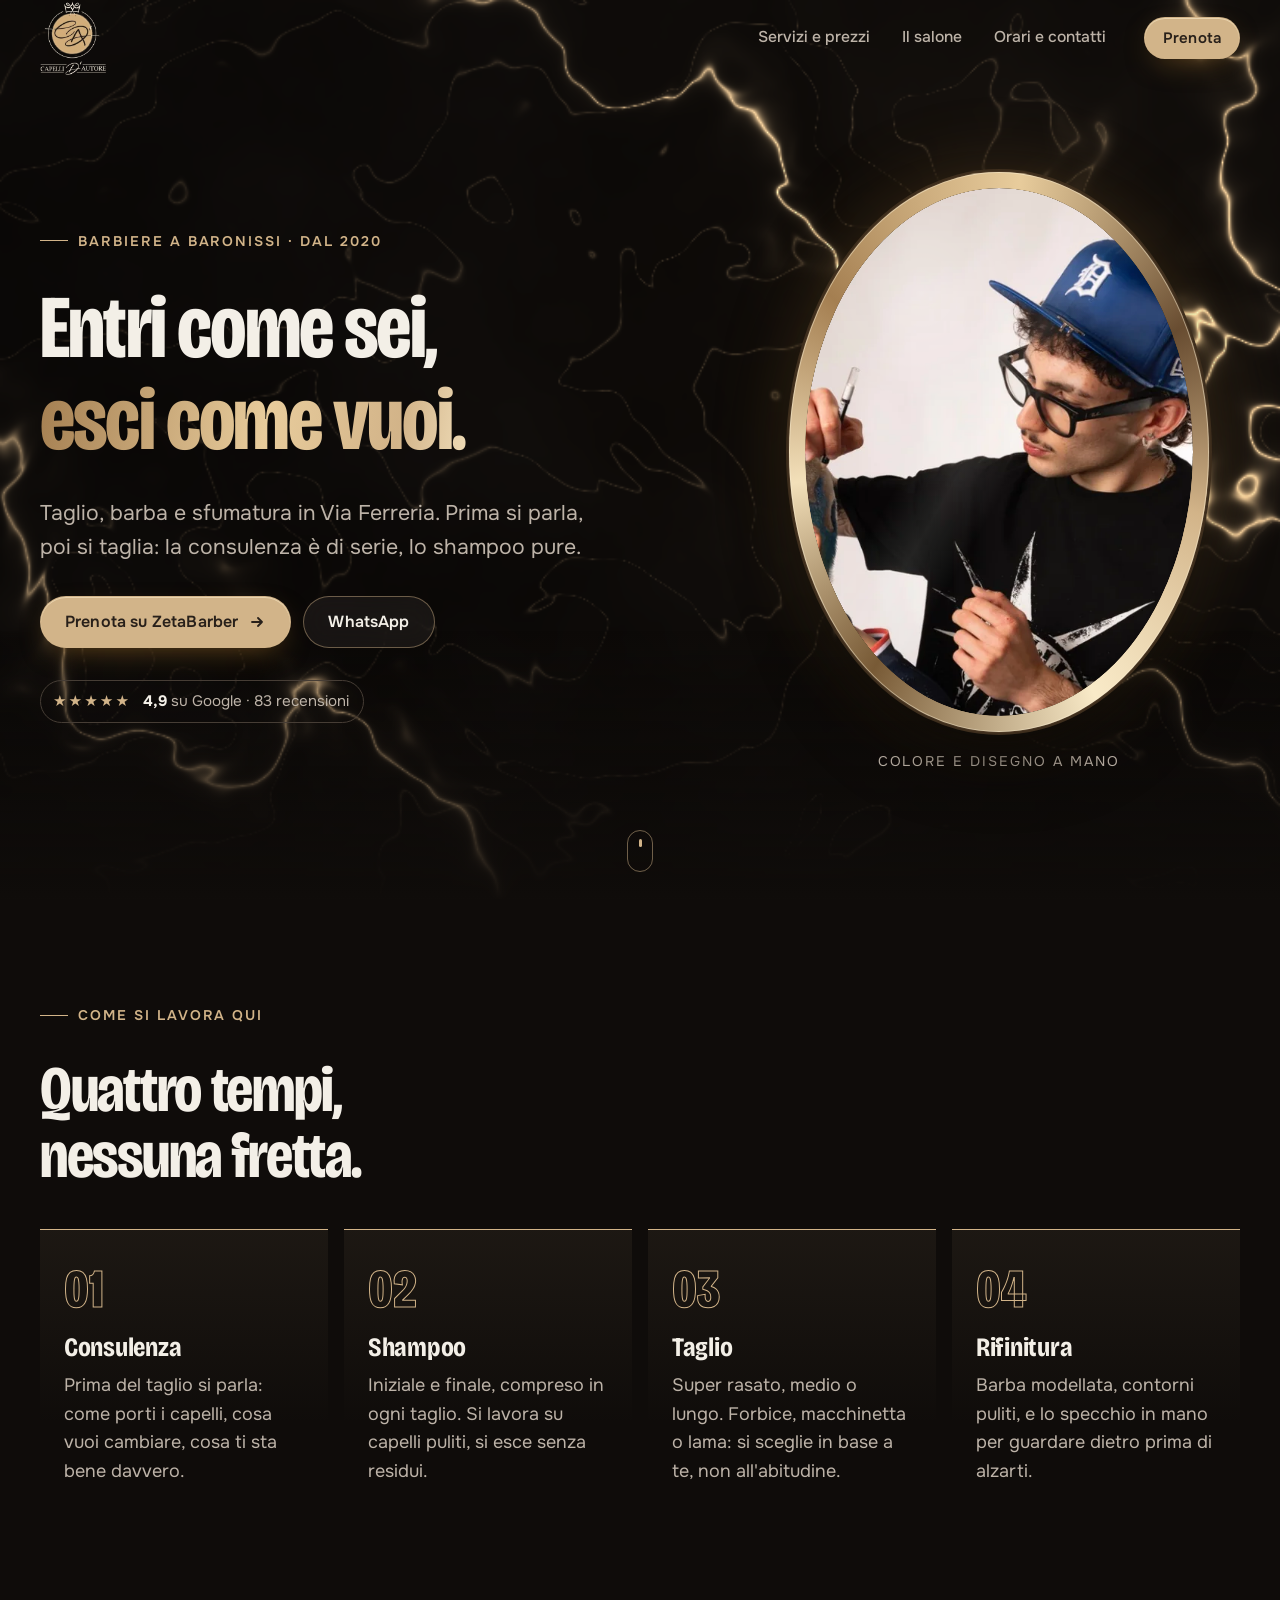
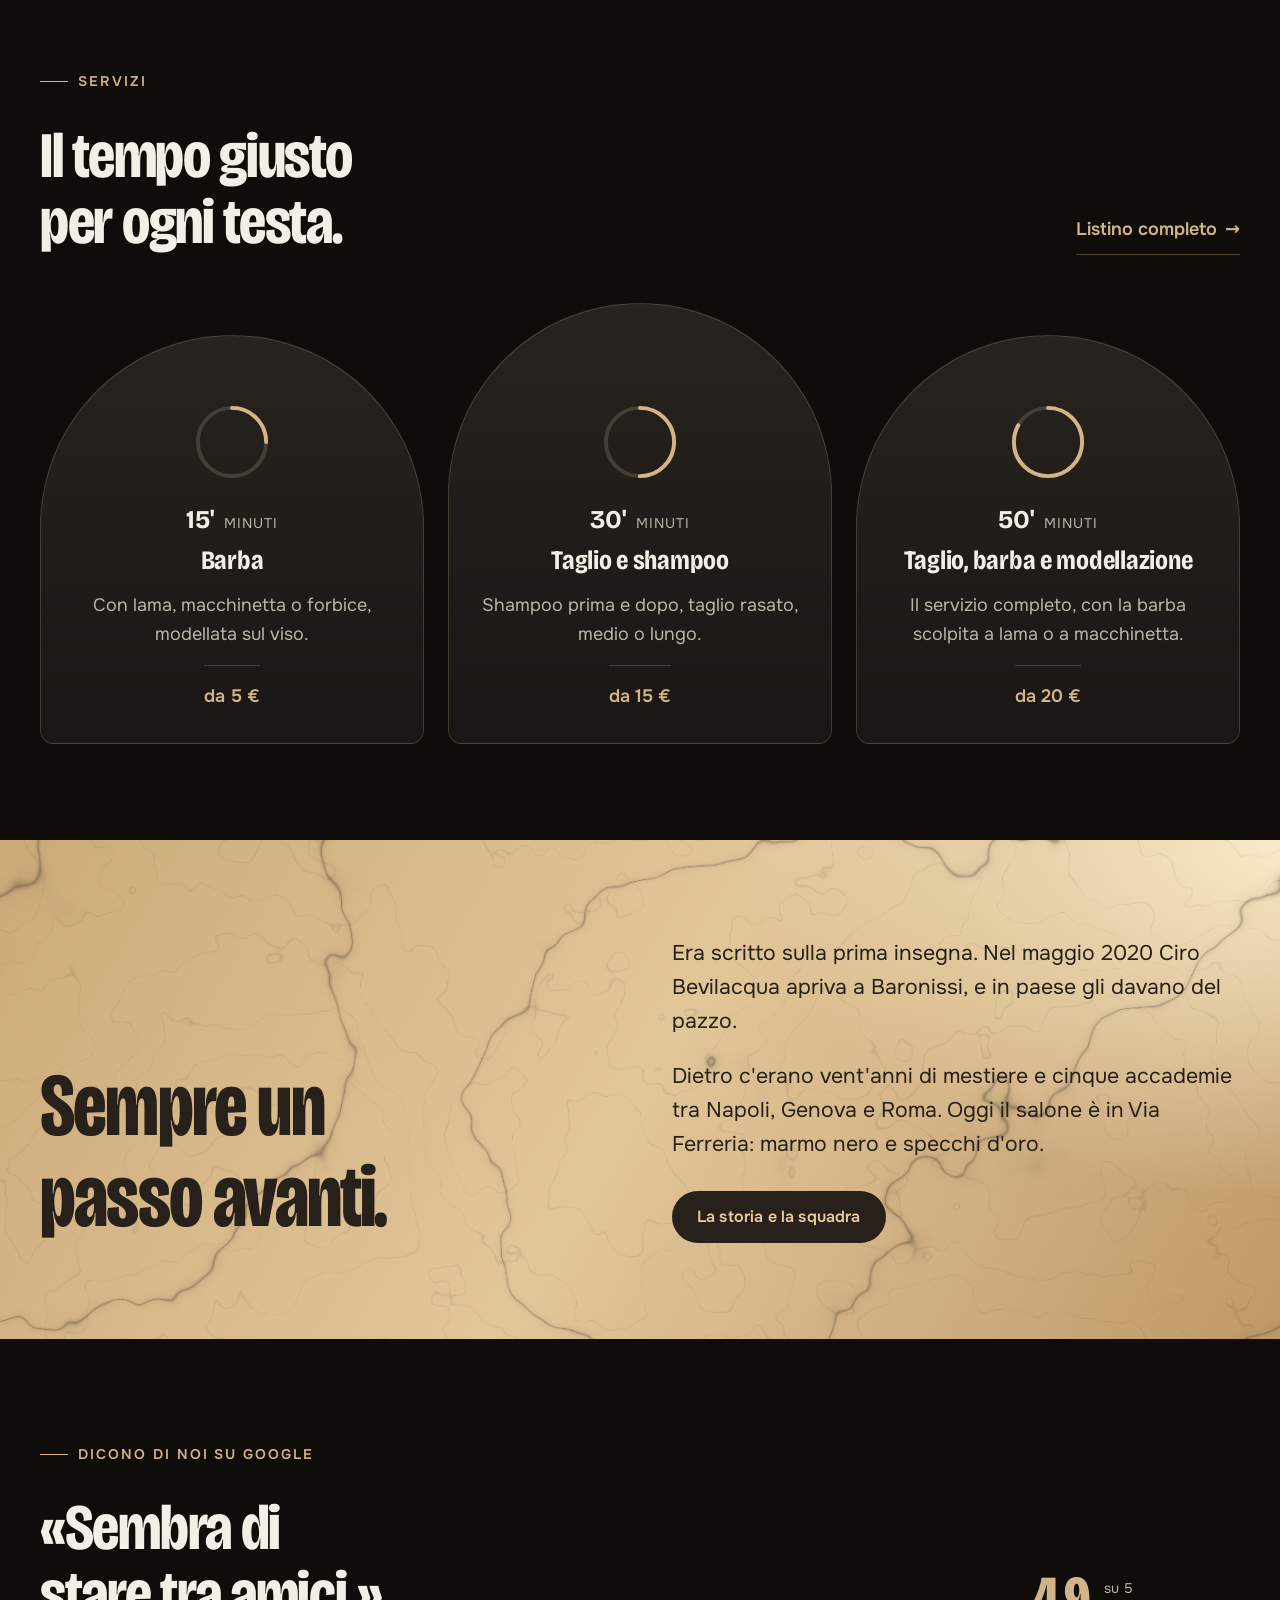
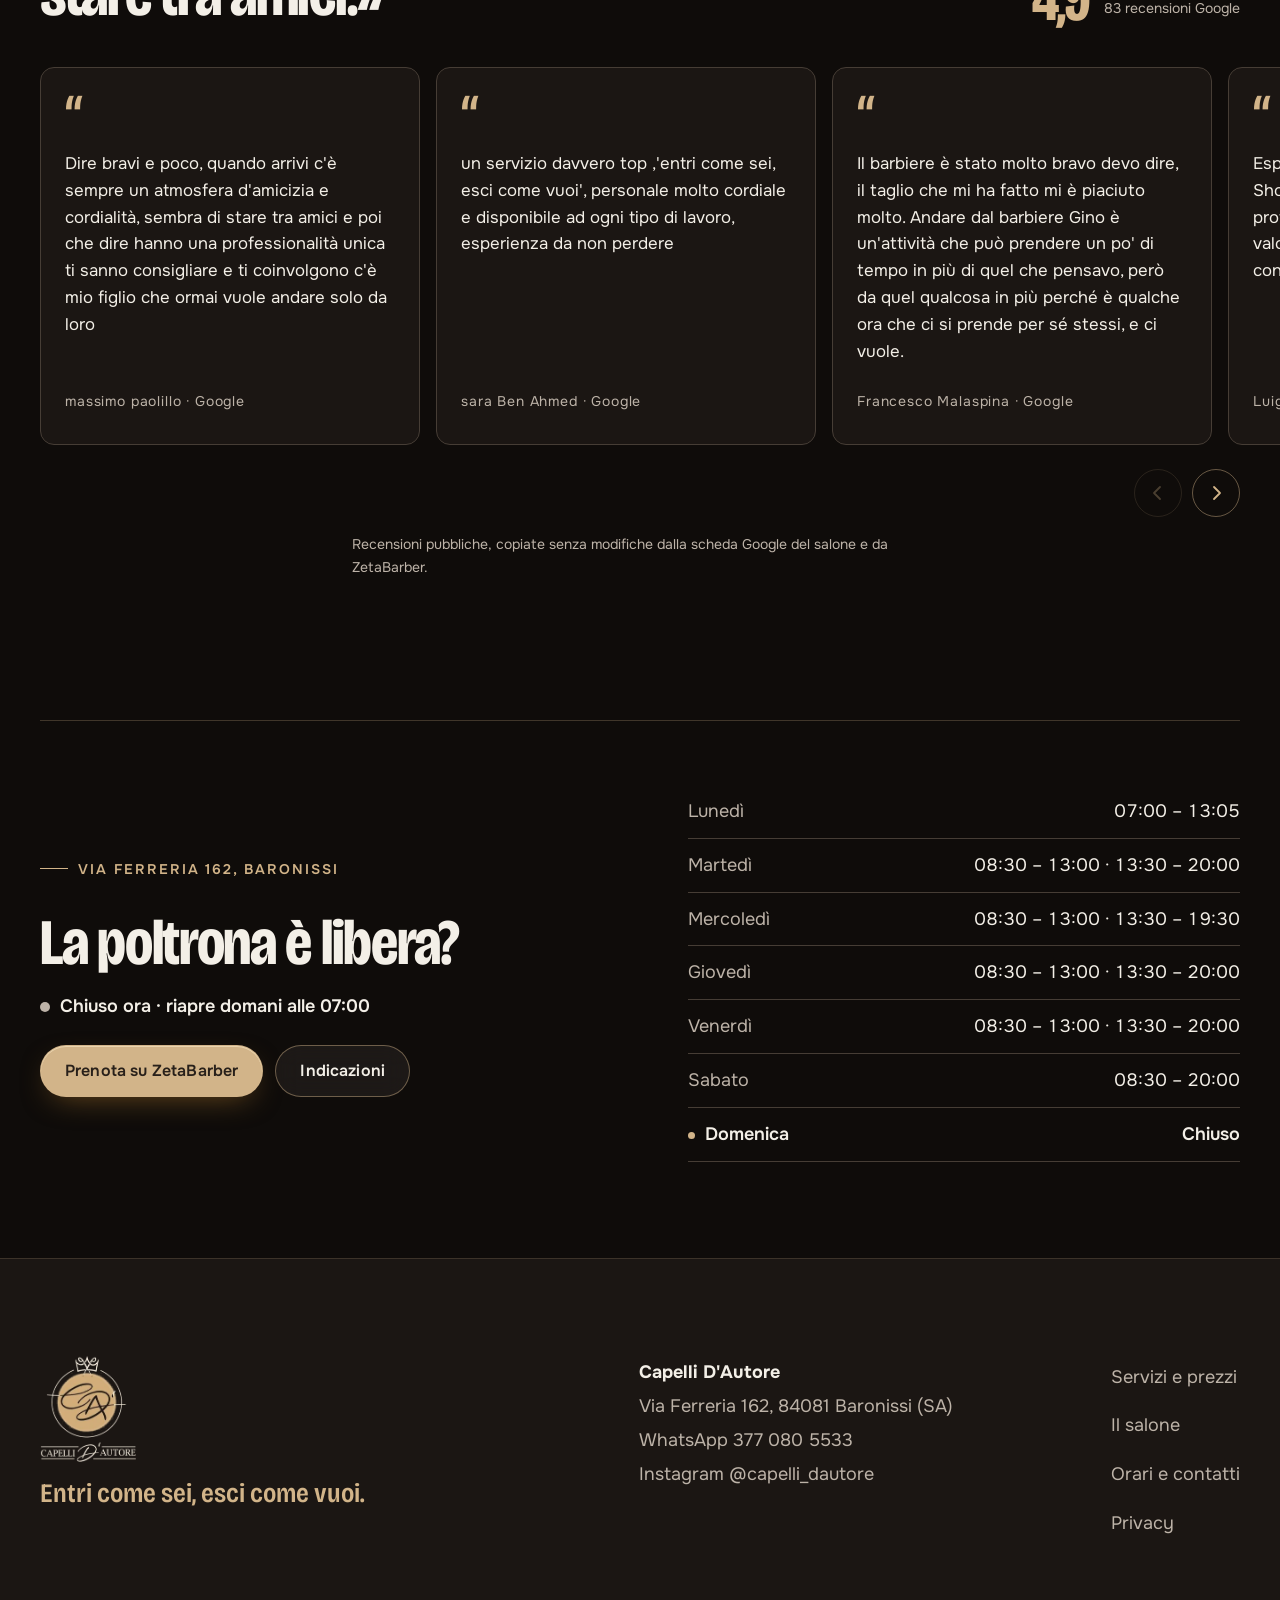
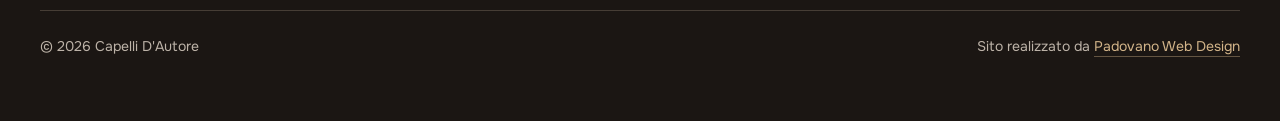
==== commit b59e6f62: "Specchio senza preserve-3d: Safari non ritagliava le foto al cambio Co-Authored-By: Claude Opus 5.5 " ====
--- a/index.html
+++ b/index.html
@@ -26,9 +26,9 @@
   <link rel="preload" href="fonts/bricolage-latin.woff2" as="font" type="font/woff2" crossorigin>
   <link rel="preload" href="fonts/onest-latin.woff2" as="font" type="font/woff2" crossorigin>
   <script>document.documentElement.classList.add('js')</script>
-  <link rel="stylesheet" href="css/base.css">
-  <link rel="stylesheet" href="css/components.css">
-  <link rel="stylesheet" href="css/pages.css">
+  <link rel="stylesheet" href="css/base.css?v=2">
+  <link rel="stylesheet" href="css/components.css?v=2">
+  <link rel="stylesheet" href="css/pages.css?v=2">
   <script type="application/ld+json">
   {
     "@context": "https://schema.org",
@@ -64,7 +64,7 @@
     }
   }
   </script>
-  <script type="module" src="js/main.js"></script>
+  <script type="module" src="js/main.js?v=2"></script>
 </head>
 <body>
   <a class="salta" href="#contenuto">Vai al contenuto</a>
--- a/css/pages.css
+++ b/css/pages.css
@@ -60,25 +60,26 @@
   padding: clamp(10px, 2.4vw, 16px);
   background: var(--cornice);
   transform: rotateX(var(--rx)) rotateY(var(--ry));
-  transform-style: preserve-3d; will-change: transform;
+  will-change: transform;
   box-shadow:
     0 0 0 1px hsl(30 36% 22%),
+    var(--ox, 0px) var(--oy, 0px) 0 3px hsl(30 36% 18%), /* spessore della cornice */
     inset 0 0 0 1px hsl(42 80% 90% / .5),
     0 40px 80px -30px hsl(0 0% 0% / .9),
     0 0 90px -20px hsl(35 60% 55% / .35);
 }
-.specchio__corpo::before { /* spessore della cornice */
-  content: ""; position: absolute; inset: 0; border-radius: 50%;
-  background: hsl(30 36% 18%); transform: translateZ(-14px); filter: blur(1px);
-}
 .specchio__vetro {
   position: relative; height: 100%; border-radius: 50%; overflow: hidden;
+  /* niente preserve-3d sopra: Safari non ritaglierebbe le foto animate. Doppio ritaglio per sicurezza */
+  clip-path: ellipse(50% 50% at 50% 50%);
+  -webkit-mask-image: -webkit-radial-gradient(white, black);
+  isolation: isolate;
   background: var(--marmo-3);
   box-shadow: inset 0 0 0 2px hsl(30 36% 16%), inset 0 0 30px hsl(0 0% 0% / .6);
-  transform: translateZ(1px);
 }
 .specchio__vetro img {
   position: absolute; inset: 0; width: 100%; height: 100%; object-fit: cover;
+  border-radius: 50%; clip-path: ellipse(50% 50% at 50% 50%);
   opacity: 0; transform: scale(1.08);
   transition: opacity 1.1s var(--stato), transform 3.8s var(--entra);
 }
